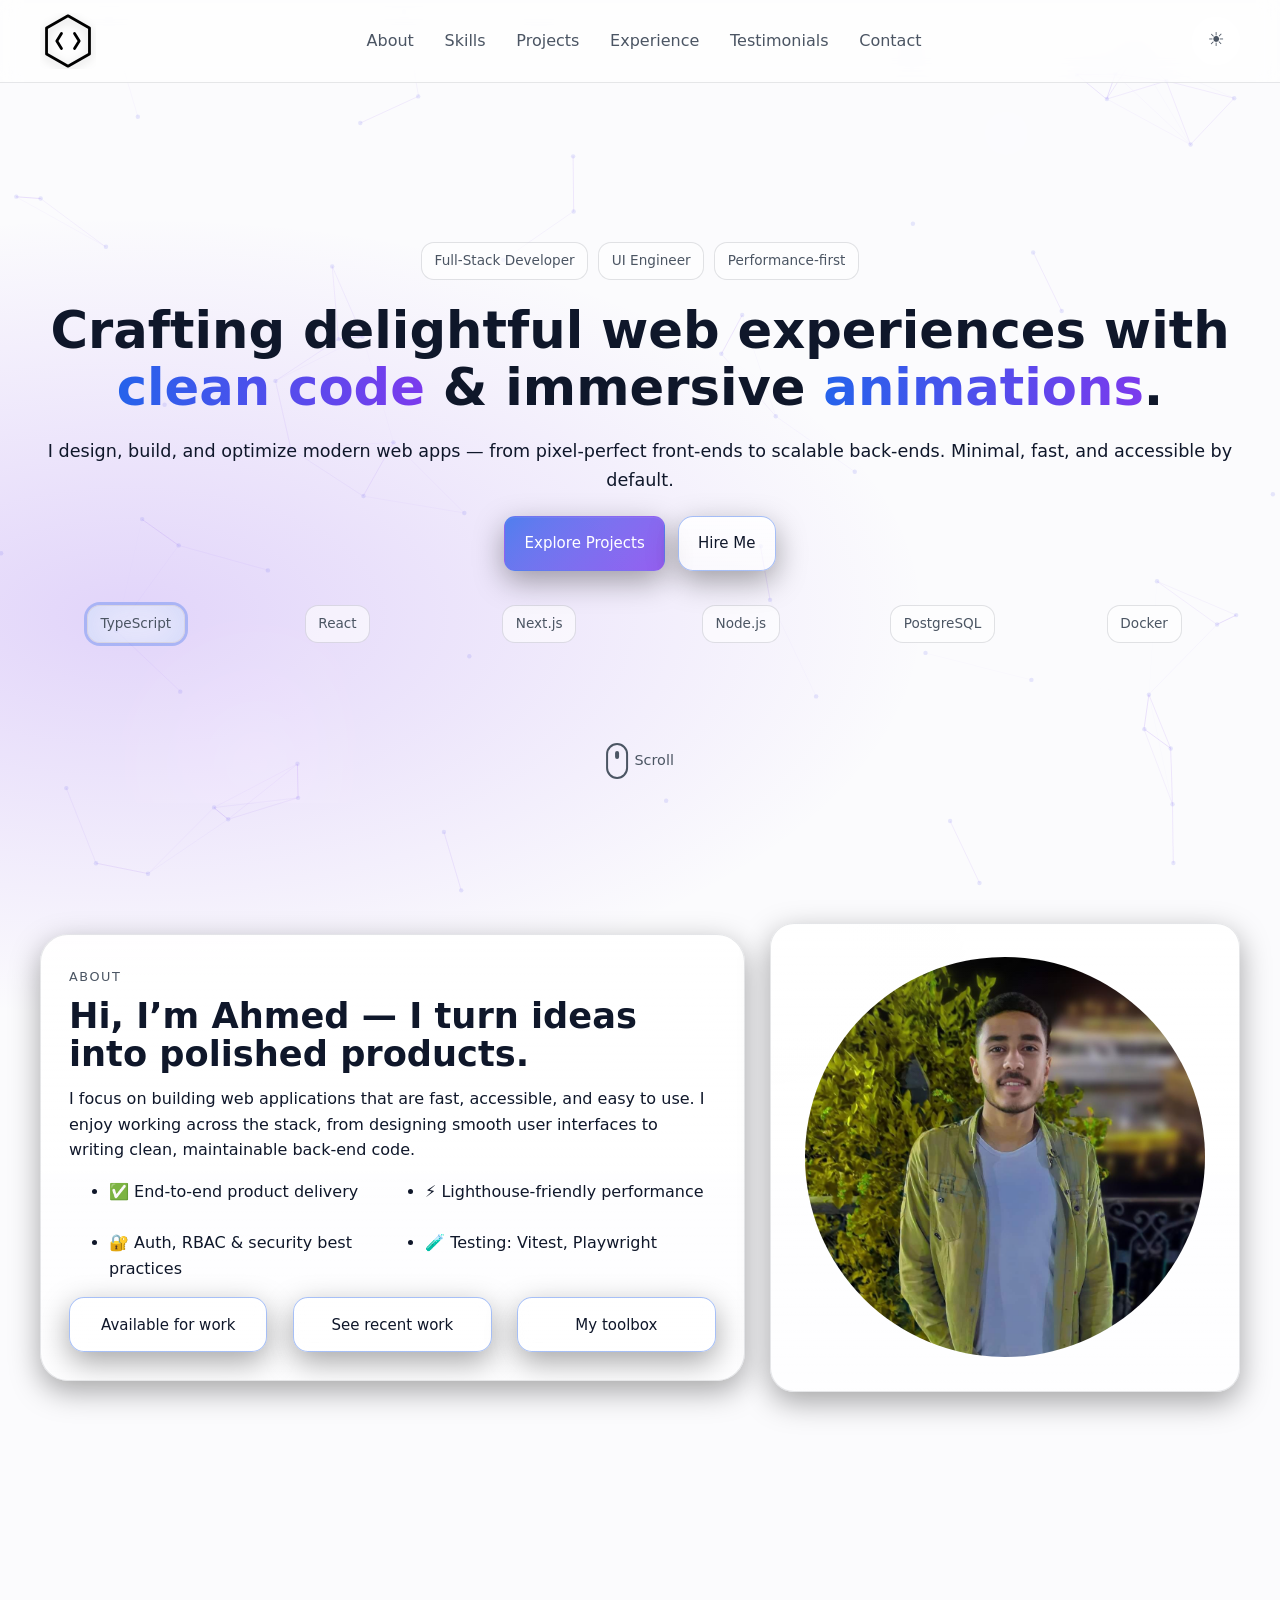
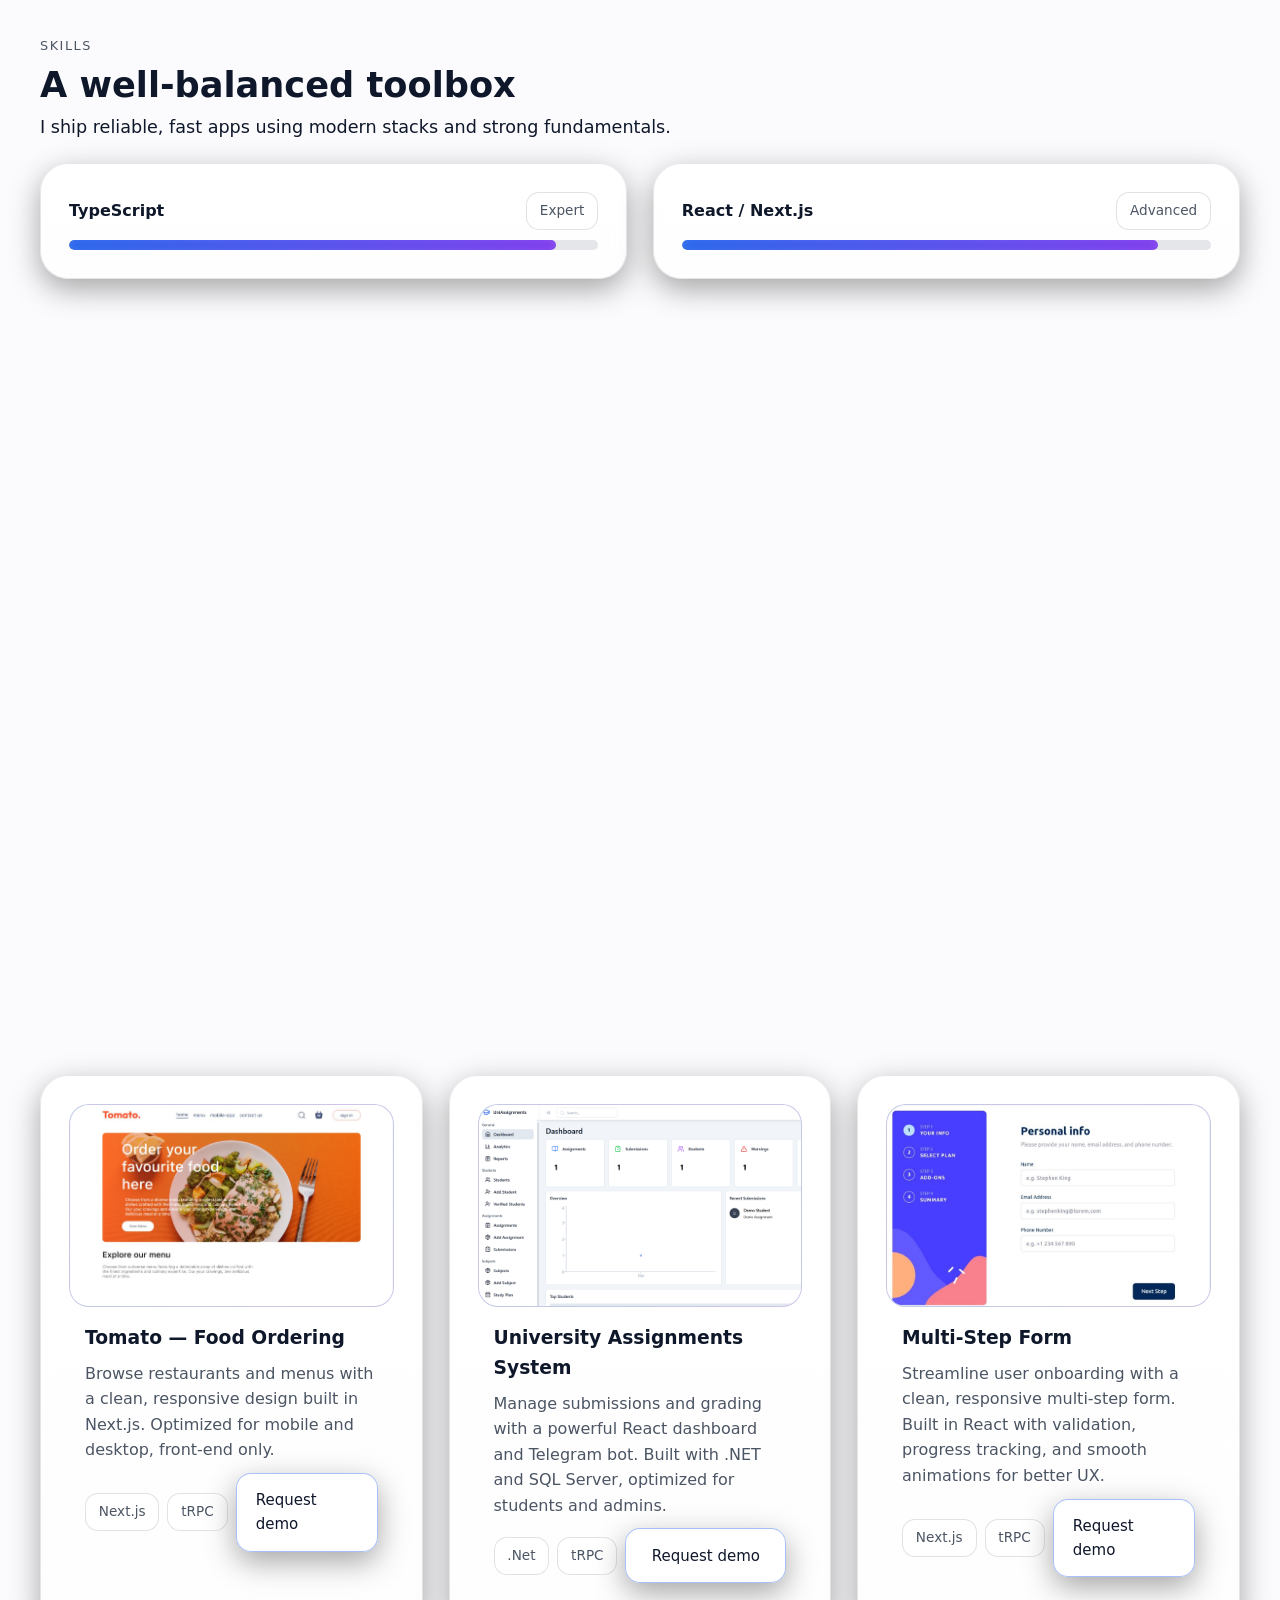
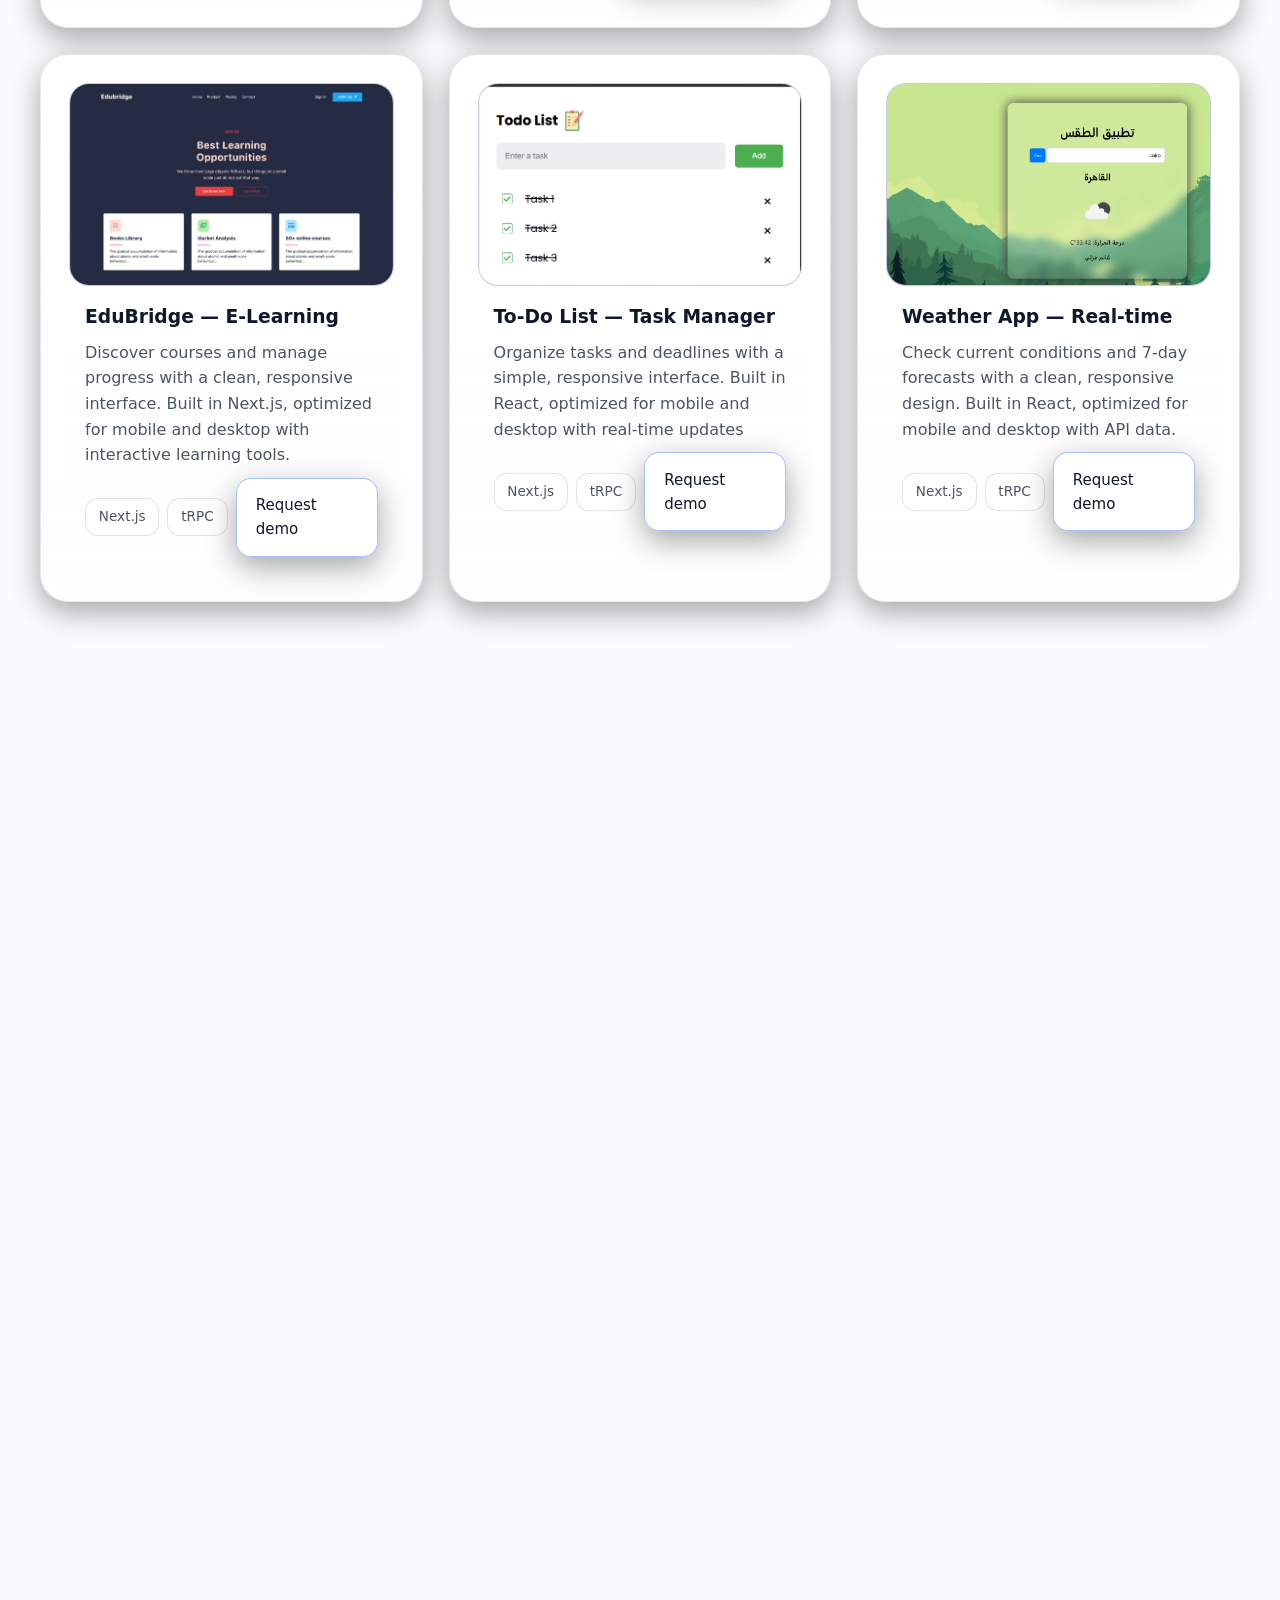
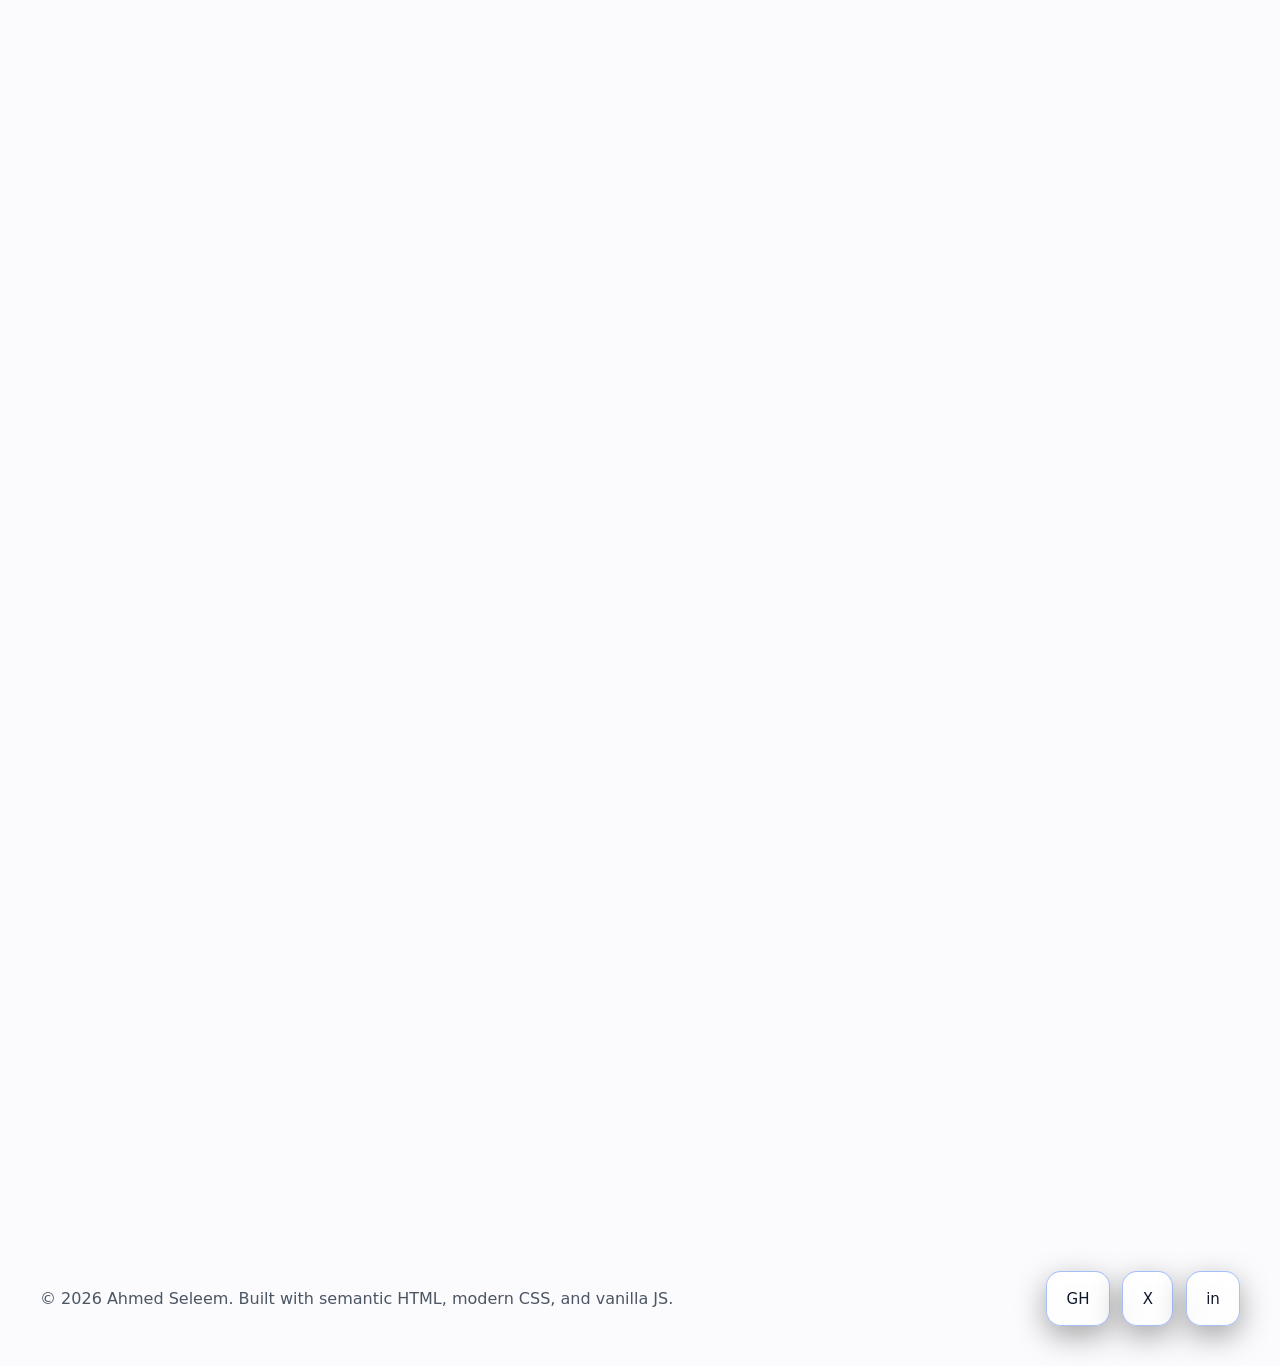
==== index.html @ 305758f2 "rename main file to index.html" ====
<!DOCTYPE html>
<html lang="en">
  <head>
    <meta charset="utf-8" />
    <meta name="viewport" content="width=device-width, initial-scale=1" />
    <title>Ahmed Seleem — Full‑Stack Web Developer</title>
    <meta
      name="description"
      content="Ultra‑modern, elegant, animated portfolio for a full‑stack web developer. Responsive, accessible, and packed with delightful animations."
    />
    <link rel="stylesheet" href="style.css" />
    <meta name="color-scheme" content="light dark" />
  </head>
  <body>
    <!-- Canvas Particles Background -->
    <canvas
      id="bg-canvas"
      aria-hidden="true"
      style="
        position: fixed;
        inset: 0;
        z-index: -1;
        block-size: 100vh;
        inline-size: 100vw;
      "
    ></canvas>

<header class="site-header" id="siteHeader">
  <div class="container nav">
    <!-- Brand (logo only, no text) -->
    <a href="#home" class="brand" aria-label="Home">
      <!-- Inline SVG logo: hexagon + </> -->
      <svg viewBox="0 0 120 120" class="logo" role="img" aria-hidden="false" focusable="false">
        <defs>
          <linearGradient id="logoGrad" x1="0%" x2="100%">
            <stop offset="0%" stop-color="var(--logo-accent-1)" />
            <stop offset="100%" stop-color="var(--logo-accent-2)" />
          </linearGradient>
          <filter id="logoShadow" x="-50%" y="-50%" width="200%" height="200%">
            <feDropShadow dx="0" dy="6" stdDeviation="10" flood-color="rgba(0,0,0,0.18)" />
          </filter>
        </defs>

        <!-- Hexagon -->
        <polygon
          points="60,6 106,32 106,88 60,114 14,88 14,32"
          fill="none"
          stroke="url(#logoGrad)"
          stroke-width="6"
          stroke-linejoin="round"
          filter="url(#logoShadow)"
          class="logo-hex"
        />

        <!-- Left chevron '<' -->
        <polyline
          points="46,44 36,60 46,76"
          fill="none"
          stroke="url(#logoGrad)"
          stroke-width="6"
          stroke-linecap="round"
          stroke-linejoin="round"
          class="logo-chevron"
        />

        <!-- Right chevron '>' -->
        <polyline
          points="74,44 84,60 74,76"
          fill="none"
          stroke="url(#logoGrad)"
          stroke-width="6"
          stroke-linecap="round"
          stroke-linejoin="round"
          class="logo-chevron"
        />
      </svg>
    </a>
        <nav aria-label="Primary">
          <a href="#about">About</a>
          <a href="#skills">Skills</a>
          <a href="#projects">Projects</a>
          <a href="#experience">Experience</a>
          <a href="#testimonials">Testimonials</a>
          <a href="#contact">Contact</a>
        </nav>
        <button
          class="theme-toggle"
          id="themeToggle"
          aria-label="Toggle theme"
          title="Toggle theme"
        >
          <span class="icon sun">☀️</span>
          <span class="icon moon">🌙</span>
        </button>
      </div>
    </header>
    <!-- MOBILE HEADER -->
    <header class="mobile-header">
      <a href="#home" class="brand" aria-label="Home">
      <!-- Inline SVG logo: hexagon + </> -->
      <svg viewBox="0 0 120 120" class="logo" role="img" aria-hidden="false" focusable="false">
        <defs>
          <linearGradient id="logoGrad" x1="0%" x2="100%">
            <stop offset="0%" stop-color="var(--logo-accent-1)" />
            <stop offset="100%" stop-color="var(--logo-accent-2)" />
          </linearGradient>
          <filter id="logoShadow" x="-50%" y="-50%" width="200%" height="200%">
            <feDropShadow dx="0" dy="6" stdDeviation="10" flood-color="rgba(0,0,0,0.18)" />
          </filter>
        </defs>

        <!-- Hexagon -->
        <polygon
          points="60,6 106,32 106,88 60,114 14,88 14,32"
          fill="none"
          stroke="url(#logoGrad)"
          stroke-width="6"
          stroke-linejoin="round"
          filter="url(#logoShadow)"
          class="logo-hex"
        />

        <!-- Left chevron '<' -->
        <polyline
          points="46,44 36,60 46,76"
          fill="none"
          stroke="url(#logoGrad)"
          stroke-width="6"
          stroke-linecap="round"
          stroke-linejoin="round"
          class="logo-chevron"
        />

        <!-- Right chevron '>' -->
        <polyline
          points="74,44 84,60 74,76"
          fill="none"
          stroke="url(#logoGrad)"
          stroke-width="6"
          stroke-linecap="round"
          stroke-linejoin="round"
          class="logo-chevron"
        />
      </svg>
    </a>
      <div class="hamburger" id="hamburger">
        <span></span>
        <span></span>
        <span></span>
      </div>
    </header>

    <!-- MOBILE MENU -->
    <nav class="mobile-menu" id="mobileMenu">
      <a href="#hero">Home</a>
      <a href="#experience">Experience</a>
      <a href="#projects">Projects</a>
      <a href="#testimonials">Testimonials</a>
      <a href="#contact">Contact</a>
    </nav>

    <main id="home">
      <!-- HERO -->
      <section class="hero section">
        <div class="blob one"></div>
        <div class="blob two"></div>

        <div class="container hero-inner reveal" data-anim>
          <div class="badge-row">
            <span class="chip">Full‑Stack Developer</span>
            <span class="chip">UI Engineer</span>
            <span class="chip">Performance‑first</span>
          </div>
          <h1 class="title">
            Crafting delightful web experiences with
            <span class="gradient-text">clean code</span> & immersive
            <span class="gradient-text">animations</span>.
          </h1>
          <p class="lead">
            I design, build, and optimize modern web apps — from pixel‑perfect
            front‑ends to scalable back‑ends. Minimal, fast, and accessible by
            default.
          </p>
          <div class="cta-row">
            <a class="btn primary" href="#projects">Explore Projects</a>
            <a class="btn" href="#contact">Hire Me</a>
          </div>
          <div
            class="grid"
            style="
              grid-template-columns: repeat(6, 1fr);
              gap: 10px;
              margin-top: 12px;
              place-items: center;
            "
          >
            <span class="chip glow">TypeScript</span>
            <span class="chip">React</span>
            <span class="chip">Next.js</span>
            <span class="chip">Node.js</span>
            <span class="chip">PostgreSQL</span>
            <span class="chip">Docker</span>
          </div>
        </div>
        <div class="scroll-indicator" aria-hidden="true">
          <span class="mouse"><span class="wheel"></span></span> Scroll
        </div>
      </section>

      <!-- ABOUT -->
      <section id="about" class="section">
        <div class="container about reveal" data-anim>
          <div class="panel card shine">
            <span class="subtitle">About</span>
            <h2
              class="title"
              style="font-size: clamp(1.6rem, 5vw, 2.2rem); margin-top: 8px"
            >
              Hi, I’m Ahmed — I turn ideas into polished products.
            </h2>
            <p style="margin-top: 12px">
              I focus on building web applications that are fast, accessible,
              and easy to use. I enjoy working across the stack, from designing
              smooth user interfaces to writing clean, maintainable back-end
              code.
            </p>
            <ul
              class="grid"
              style="margin-top: 16px; grid-template-columns: repeat(2, 1fr)"
            >
              <li>✅ End‑to‑end product delivery</li>
              <li>⚡ Lighthouse‑friendly performance</li>
              <li>🔐 Auth, RBAC & security best practices</li>
              <li>🧪 Testing: Vitest, Playwright</li>
            </ul>
            <div
              class="grid"
              style="margin-top: 16px; grid-template-columns: repeat(3, 1fr)"
            >
              <a class="btn" href="#contact">Available for work</a>
              <a class="btn" href="#projects">See recent work</a>
              <a class="btn" href="#skills">My toolbox</a>
            </div>
          </div>
          <div class="avatar card" aria-label="Portrait placeholder">
            <img class="my-photo"
              src="./FB_IMG_1731688608148.jpg"
              alt="My Photo"
              width="400"
              height="400"
              style="border-radius: 50%; object-fit: cover"
            />
          </div>
        </div>
      </section>

      <!-- SKILLS -->
      <section id="skills" class="section">
        <div class="container">
          <div class="reveal" data-anim>
            <span class="subtitle">Skills</span>
            <h2
              class="title"
              style="font-size: clamp(1.6rem, 5vw, 2.2rem); margin-top: 8px"
            >
              A well‑balanced toolbox
            </h2>
            <p class="lead" style="margin-top: 8px">
              I ship reliable, fast apps using modern stacks and strong
              fundamentals.
            </p>
          </div>
          <div class="skills" style="margin-top: 22px">
            <div class="skill card panel reveal" data-anim>
              <div
                class="grid"
                style="grid-template-columns: 1fr auto; align-items: center"
              >
                <strong>TypeScript</strong>
                <span class="chip">Expert</span>
              </div>
              <div class="meter" style="margin-top: 10px">
                <span data-meter="92"></span>
              </div>
            </div>
            <div class="skill card panel reveal" data-anim>
              <div
                class="grid"
                style="grid-template-columns: 1fr auto; align-items: center"
              >
                <strong>React / Next.js</strong>
                <span class="chip">Advanced</span>
              </div>
              <div class="meter" style="margin-top: 10px">
                <span data-meter="90"></span>
              </div>
            </div>
            <div class="skill card panel reveal" data-anim>
              <div
                class="grid"
                style="grid-template-columns: 1fr auto; align-items: center"
              >
                <strong>Node.js / Express</strong>
                <span class="chip">Advanced</span>
              </div>
              <div class="meter" style="margin-top: 10px">
                <span data-meter="88"></span>
              </div>
            </div>
            <div class="skill card panel reveal" data-anim>
              <div
                class="grid"
                style="grid-template-columns: 1fr auto; align-items: center"
              >
                <strong>PostgreSQL / Prisma</strong>
                <span class="chip">Advanced</span>
              </div>
              <div class="meter" style="margin-top: 10px">
                <span data-meter="84"></span>
              </div>
            </div>
            <div class="skill card panel reveal" data-anim>
              <div
                class="grid"
                style="grid-template-columns: 1fr auto; align-items: center"
              >
                <strong>Testing (Vitest, Playwright)</strong>
                <span class="chip">Strong</span>
              </div>
              <div class="meter" style="margin-top: 10px">
                <span data-meter="80"></span>
              </div>
            </div>
            <div class="skill card panel reveal" data-anim>
              <div
                class="grid"
                style="grid-template-columns: 1fr auto; align-items: center"
              >
                <strong>CI/CD (Docker, GitHub Actions)</strong>
                <span class="chip">Strong</span>
              </div>
              <div class="meter" style="margin-top: 10px">
                <span data-meter="78"></span>
              </div>
            </div>
            <div class="skill card panel reveal" data-anim>
              <div
                class="grid"
                style="grid-template-columns: 1fr auto; align-items: center"
              >
                <strong>GraphQL / tRPC</strong>
                <span class="chip">Strong</span>
              </div>
              <div class="meter" style="margin-top: 10px">
                <span data-meter="88"></span>
              </div>

              
          </div>
            <div class="skill card panel reveal" data-anim>
              <div
                class="grid"
                style="grid-template-columns: 1fr auto; align-items: center"
              >
                <strong>Tailwind CSS</strong>
                <span class="chip">Advanced</span>
              </div>
              <div class="meter" style="margin-top: 10px">
                <span data-meter="88"></span>
              </div>

              
          </div>
          
          
        </div>
      </section>
<!-- PROJECTS -->
<section id="projects" class="section">
  <div class="container">
    <div class="reveal" data-anim>
      <span class="subtitle">Projects</span>
      <h2 class="title" style="font-size: clamp(1.6rem, 5vw, 2.2rem); margin-top: 8px">
        Selected work
      </h2>
      <p class="lead" style="margin-top: 8px">
        A snapshot of products I've built — from dashboards to real‑time apps.
      </p>
    </div>

    <div class="projects" style="margin-top: 22px">
      <!-- Repeated Project Card (copy of the last one) -->
      <article class="project card shine panel reveal tilt" data-anim>
        <div class="cover" role="img" aria-label="Analytics dashboard">
          <img
            src="./imgProjects/food/download.png"
            alt="Decorative graphic"
            width="800"
            height="500"
            style="max-width: 100%; height: auto"
          />
        </div>
        <div class="overlay"></div>
        <div style="padding: 16px; position: relative; z-index: 1">
          <h3>Tomato — Food Ordering </h3>
          <p style="color: var(--muted)">
            Browse restaurants and menus with a clean, responsive design built in Next.js. Optimized for mobile and desktop, front-end only.
          </p>
          <div
            class="grid"
            style="
              grid-template-columns: auto auto 1fr;
              align-items: center;
              gap: 0.5rem;
              margin-top: 10px;
            "
          >
            <span class="chip">Next.js</span>
            <span class="chip">tRPC</span>
            <a class="btn" href="https://tomato-v1.vercel.app/" target="_blank">Request demo</a>
          </div>
        </div>
      </article>

      <article class="project card shine panel reveal tilt" data-anim>
        <div class="cover" role="img" aria-label="Analytics dashboard">
          <img
            src="./imgProjects/university-assignments/Screenshot 2025-09-10 094725.png"
            alt="Decorative graphic"
            width="800"
            height="500"
            style="max-width: 120%; height: auto"
          />
        </div>
        <div class="overlay"></div>
        <div style="padding: 16px; position: relative; z-index: 1">
          <h3>University Assignments System</h3>
          <p style="color: var(--muted)">
            
            Manage submissions and grading with a powerful React dashboard and Telegram bot. Built with .NET and SQL Server, optimized for students and admins. 
          </p>
          <div
            class="grid"
            style="
              grid-template-columns: auto auto 1fr;
              align-items: center;
              gap: 0.5rem;
              margin-top: 10px;
            "
          >
            <span class="chip">.Net</span>
            <span class="chip">tRPC</span>
            <a class="btn" href="https://university-assignments-9m27.vercel.app/" target="_blank">Request demo</a>
          </div>
        </div>
      </article>

     

      <article class="project card shine panel reveal tilt" data-anim>
        <div class="cover" role="img" aria-label="Analytics dashboard">
          <img
            src="./imgProjects/multi-step/preview.jpg"
            alt="Decorative graphic"
            width="800"
            height="500"
            style="max-width: 100%; height: auto"
          />
        </div>
        <div class="overlay"></div>
        <div style="padding: 16px; position: relative; z-index: 1">
          <h3>Multi-Step Form</h3>
          <p style="color: var(--muted)">
            
Streamline user onboarding with a clean, responsive multi-step form. Built in React with validation, progress tracking, and smooth animations for better UX.
          </p>
          <div
            class="grid"
            style="
              grid-template-columns: auto auto 1fr;
              align-items: center;
              gap: 0.5rem;
              margin-top: 10px;
            "
          >
            <span class="chip">Next.js</span>
            <span class="chip">tRPC</span>
            <a class="btn" href="https://ahmed12g4.github.io/Multi-step/" target="_blank">Request demo</a>
          </div>
        </div>
      </article>

       <article class="project card shine panel reveal tilt" data-anim>
        <div class="cover" role="img" aria-label="Analytics dashboard">
          <img
            src="./imgProjects/edubridge/download (1).png"
            alt="Decorative graphic"
            width="800"
            height="500"
            style="max-width: 100%; height: auto"
          />
        </div>
        <div class="overlay"></div>
        <div style="padding: 16px; position: relative; z-index: 1">
          <h3>EduBridge — E-Learning </h3>
          <p style="color: var(--muted)">
            
Discover courses and manage progress with a clean, responsive interface. Built in Next.js, optimized for mobile and desktop with interactive learning tools.
          </p>
          <div
            class="grid"
            style="
              grid-template-columns: auto auto 1fr;
              align-items: center;
              gap: 0.5rem;
              margin-top: 10px;
            "
          >
            <span class="chip">Next.js</span>
            <span class="chip">tRPC</span>
            <a class="btn" href="https://edubridge-edu-v1.vercel.app/" target="_blank">Request demo</a>
          </div>
        </div>
      </article>

      <article class="project card shine panel reveal tilt" data-anim>
        <div class="cover" role="img" aria-label="Analytics dashboard">
          <img
            src="./imgProjects/To-do/Screenshot 2025-08-04 202101.PNG"
            alt="Decorative graphic"
            width="800"
            height="500"
            style="max-width: 100%; height: auto"
          />
        </div>
        <div class="overlay"></div>
        <div style="padding: 16px; position: relative; z-index: 1">
          <h3>To-Do List — Task Manager</h3>
          <p style="color: var(--muted)">
            
Organize tasks and deadlines with a simple, responsive interface. Built in React, optimized for mobile and desktop with real-time updates
          </p>
          <div
            class="grid"
            style="
              grid-template-columns: auto auto 1fr;
              align-items: center;
              gap: 0.5rem;
              margin-top: 10px;
            "
          >
            <span class="chip">Next.js</span>
            <span class="chip">tRPC</span>
            <a class="btn" href="https://ahmed12g4.github.io/To---Do-list/" target="_blank">Request demo</a>
          </div>
        </div>
      </article>

      <article class="project card shine panel reveal tilt" data-anim>
        <div class="cover" role="img" aria-label="Analytics dashboard">
          <img
            src="./imgProjects/weather-app/Screenshot 2025-08-04 201510.PNG"
            alt="Decorative graphic"
            width="900"
            height="600"
            style="max-width: 130%; height: auto"
          />
        </div>
        <div class="overlay"></div>
        <div style="padding: 16px; position: relative; z-index: 1">
          <h3>Weather App — Real-time </h3>
          <p style="color: var(--muted)">
            
Check current conditions and 7-day forecasts with a clean, responsive design. Built in React, optimized for mobile and desktop with API data.
          </p>
          <div
            class="grid"
            style="
              grid-template-columns: auto auto 1fr;
              align-items: center;
              gap: 0.5rem;
              margin-top: 10px;
            "
          >
            <span class="chip">Next.js</span>
            <span class="chip">tRPC</span>
            <a class="btn" href="https://ahmed12g4.github.io/Coming-Soon-challenge/" target="_blank">Request demo</a>
          </div>
        </div>
      </article>

    </div>
  </div>
</section>

      <!-- EXPERIENCE -->
      <section id="experience" class="section">
        <div class="container">
          <div class="reveal" data-anim>
            <span class="subtitle">Experience</span>
            <h2
              class="title"
              style="font-size: clamp(1.6rem, 5vw, 2.2rem); margin-top: 8px"
            >
              Where I've contributed
            </h2>
          </div>
          <div
            class="grid"
            style="
              margin-top: 20px;
              grid-template-columns: 1.1fr 0.9fr;
              align-items: start;
              gap: var(--grid-gap);
            "
          >
            <div class="card panel reveal" data-anim>
              <div class="timeline">
                <div class="time-item">
                  <h3>Lead Front‑End Engineer · NovaTech</h3>
                  <p class="chip" style="margin: 0.4rem 0">2022 — Present</p>
                  <p>
                    Worked on improving UI performance and maintaining a reusable component system.
                  </p>
                </div>
                <div class="time-item">
                  <h3>Full‑Stack Developer · Orbit Labs</h3>
                  <p class="chip" style="margin: 0.4rem 0">2023 — Present</p>
                  <p>
                    Built micro‑services with robust CI/CD and observability.
                    Paginated APIs that scale.
                  </p>
                </div>
                <div class="time-item">
                  <h3>Front‑End Developer · Freelance</h3>
                  <p class="chip" style="margin: 0.4rem 0">2022 — Present</p>
                  <p>
                    Shipped dozens of websites and SPAs for startups and
                    agencies worldwide.
                  </p>
                </div>
              </div>
            </div>

            <div class="grid" style="gap: var(--grid-gap)">
              <div class="stats reveal" data-anim>
                <div class="stat card">
                  <div class="num" data-counter="120">0</div>
                  <div class="subtitle" style="margin-top: 6px">
                    Projects delivered
                  </div>
                </div>
                <div class="stat card">
                  <div class="num" data-counter="98">0</div>
                  <div class="subtitle" style="margin-top: 6px">
                    Performance score (avg)
                  </div>
                </div>
                <div class="stat card">
                  <div class="num" data-counter="24">0</div>
                  <div class="subtitle" style="margin-top: 6px">
                    Happy clients
                  </div>
                </div>
                <div class="stat card">
                  <div class="num" data-counter="3">0</div>
                  <div class="subtitle" style="margin-top: 6px">
                    Years experience
                  </div>
                </div>
              </div>

              <div class="panel card reveal" data-anim>
                <h3 style="margin-bottom: 8px">Services</h3>
                <ul class="grid" style="grid-template-columns: repeat(2, 1fr)">
                  <li>Design systems</li>
                  <li>SPA / SSR apps</li>
                  <li>API design</li>
                  <li>Performance audits</li>
                </ul>
              </div>
            </div>
          </div>
        </div>
      </section>

      <!-- TESTIMONIALS -->
      <section id="testimonials" class="section">
        <div class="container">
          <div class="reveal" data-anim>
            <span class="subtitle">Testimonials</span>
            <h2
              class="title"
              style="font-size: clamp(1.6rem, 5vw, 2.2rem); margin-top: 8px"
            >
              Nice things clients say
            </h2>
          </div>

          <div
            class="slider card panel reveal"
            data-anim
            style="margin-top: 16px"
          >
            <div class="slides" id="slides">
              <article class="slide">
                <p class="lead">
                  “Ahmed transformed our dashboard into a fast, elegant
                  experience. Conversion went up 18%.”
                </p>
                <p class="chip-1" style="margin-top: 8px">
                  — Lena · Product Lead @ NovaTech
                </p>
              </article>
              <article class="slide">
                <p class="lead">
                  “Top‑notch engineering and design sense. Clean codebase and
                  great documentation.”
                </p>
                <p class="chip-1"  style="margin-top: 8px">
                  — Omar · CTO @ Orbit Labs
                </p>
              </article>
              <article class="slide">
                <p class="lead">
                  “Great communication and rapid iterations. We shipped ahead of
                  schedule.”
                </p>
                <p class="chip-1" style="margin-top: 8px">
                  — Sara · Founder @ Bloom
                </p>
              </article>
            </div>
            <button class="slider-btn prev" aria-label="Previous" id="prev">
              ◀
            </button>
            <button class="slider-btn next" aria-label="Next" id="next">
              ▶
            </button>
          </div>
        </div>
      </section>

      <!-- CONTACT -->
      <section id="contact" class="section">
        <div class="container">
          <div class="reveal" data-anim>
            <span class="subtitle">Contact</span>
            <h2
              class="title"
              style="font-size: clamp(1.6rem, 5vw, 2.2rem); margin-top: 8px"
            >
              Let’s build something great
            </h2>
          </div>

          <div
            class="grid"
            style="
              margin-top: 20px;
              grid-template-columns: 1fr 0.9fr;
              gap: var(--grid-gap);
            "
          >
            <form
              class="card panel reveal"
              data-anim
              onsubmit="event.preventDefault(); alert('Thanks! I will get back to you shortly.'); this.reset();"
            >
              <div
                class="grid"
                style="grid-template-columns: 1fr 1fr; gap: 12px"
              >
                <div>
                  <label for="name" class="subtitle">Name</label>
                  <input
                    id="name"
                    name="name"
                    required
                    placeholder="Your name"
                    style="
                      margin-top: 6px;
                      width: 100%;
                      padding: 0.8rem 1rem;
                      border-radius: 12px;
                      border: 1px solid
                        color-mix(in oklab, var(--text) 12%, transparent);
                      background: color-mix(
                        in oklab,
                        var(--panel) 90%,
                        transparent
                      );
                      color: var(--text);
                    "
                  />
                </div>
                <div>
                  <label for="email" class="subtitle">Email</label>
                  <input
                    id="email"
                    type="email"
                    required
                    placeholder="you@example.com"
                    style="
                      margin-top: 6px;
                      width: 100%;
                      padding: 0.8rem 1rem;
                      border-radius: 12px;
                      border: 1px solid
                        color-mix(in oklab, var(--text) 12%, transparent);
                      background: color-mix(
                        in oklab,
                        var(--panel) 90%,
                        transparent
                      );
                      color: var(--text);
                    "
                  />
                </div>
              </div>
              <div style="margin-top: 12px">
                <label for="message" class="subtitle">Message</label>
                <textarea
                  id="message"
                  rows="5"
                  required
                  placeholder="Tell me about your project"
                  style="
                    margin-top: 6px;
                    width: 100%;
                    padding: 0.8rem 1rem;
                    border-radius: 12px;
                    border: 1px solid
                      color-mix(in oklab, var(--text) 12%, transparent);
                    background: color-mix(
                      in oklab,
                      var(--panel) 90%,
                      transparent
                    );
                    color: var(--text);
                  "
                ></textarea>
              </div>
              <div
                style="
                  margin-top: 12px;
                  display: flex;
                  gap: 10px;
                  align-items: center;
                  justify-content: space-between;
                "
              >
                <div class="chip">Avg response: ~1 business day</div>
                <button class="btn primary" type="submit">Send Message</button>
              </div>
            </form>

            <aside class="card panel reveal" data-anim>
              <h3>Quick links</h3>
              <ul style="margin-top: 10px; line-height: 1.9">
                <li>
                  🟢  
                  <a href="Whatsapp"
                    >01201225850</a
                  >
                </li>
                <li>
                  📧
                  <a href="ahmedalaaseleem989@gmail.com"
                    >ahmedalaaseleem989@gmail.com</a
                  >
                </li>
                <li>🐙 <a href="https://github.com/ahmed12g4">github.com/ahmedseleem</a></li>
                <li>💼 <a href="https://www.linkedin.com/in/ahmed-seleem-6337b4333/">linkedin.com/in/ahmedseleem</a></li>
                <li>📍 Cairo, Egypt · Remote friendly</li>
              </ul>
              <div
                class="grid"
                style="margin-top: 12px; grid-template-columns: repeat(3, 1fr)"
              >
                <span class="chip">Available</span>
                <span class="chip">UTC+2 / UTC+3</span>
                <span class="chip">English · Arabic</span>
              </div>
            </aside>
          </div>
        </div>
      </section>
    </main>

    <footer class="container">
      <div
        class="grid"
        style="
          grid-template-columns: 1fr auto;
          align-items: center;
          gap: var(--grid-gap);
        "
      >
        <p>
          © <span id="year"></span> Ahmed Seleem. Built with semantic HTML,
          modern CSS, and vanilla JS.
        </p>
        <div class="socials">
          <a class="btn" href="https://github.com/ahmed12g4" aria-label="GitHub">GH</a>
          <a class="btn" href="#" aria-label="Twitter">X</a>
          <a class="btn" href="https://www.linkedin.com/in/ahmed-seleem-6337b4333/" aria-label="LinkedIn">in</a>
        </div>
      </div>
    </footer>

    <a
      href="#home"
      class="btn back-to-top"
      id="backToTop"
      aria-label="Back to top"
      >↑</a
    >

    <script src="script.js"></script>
  </body>
</html>
---- style.css ----
/* ========= CSS RESET ========= */
*,
*::before,
*::after {
  box-sizing: border-box;
}
* {
  margin: 0;
}
html:focus-within {
  scroll-behavior: smooth;
}
body {
  min-height: 100vh;
  text-rendering: optimizeLegibility;
  -webkit-font-smoothing: antialiased;
}
img,
picture,
svg,
video,
canvas {
  display: block;
  max-width: 100%;
}
input,
button,
textarea,
select {
  font: inherit;
}
:root {
  --bg: #0b0f14;
  --panel: #0f1520;
  --panel-glass: color-mix(in oklab, var(--panel) 60%, transparent);
  --text: #e6edf6;
  --muted: #9db2cf;
  --brand: #6ae3ff; /* accent */
  --brand-2: #8b5cf6; /* secondary */
  --ok: #22c55e;
  --warn: #f59e0b;
  --danger: #ef4444;
  --shadow: 0 10px 30px rgba(0, 0, 0, 0.35);
  --radius: 20px;
  --radius-lg: 28px;
  --grid-gap: clamp(16px, 2vw, 28px);
  --font-sans: ui-sans-serif, system-ui, -apple-system, Segoe UI, Roboto,
    "Helvetica Neue", Arial, "Apple Color Emoji", "Segoe UI Emoji";
  --font-mono: ui-monospace, SFMono-Regular, Menlo, Monaco, Consolas,
    "Liberation Mono", "Courier New", monospace;
  --maxw: 1200px;
}
@media (prefers-color-scheme: light) {
  :root {
    --bg: #fbfbfd;
    --panel: #ffffff;
    --panel-glass: rgba(255, 255, 255, 0.6);
    --text: #0f172a;
    --muted: #4b5563;
    --brand: #2563eb;
    --brand-2: #7c3aed;
  }
}
[data-theme="light"] {
  --bg: #fbfbfd;
  --panel: #ffffff;
  --panel-glass: rgba(255, 255, 255, 0.6);
  --text: #0f172a;
  --muted: #4b5563;
  --brand: #2563eb;
  --brand-2: #7c3aed;
}

body {
  background: radial-gradient(
      1200px 600px at 80% -10%,
      color-mix(in oklab, var(--brand) 15%, transparent),
      transparent
    ),
    radial-gradient(
      800px 400px at 10% 10%,
      color-mix(in oklab, var(--brand-2) 20%, transparent),
      transparent
    ),
    var(--bg);
  color: var(--text);
  font-family: var(--font-sans);
  line-height: 1.6;
}

/* ========= Utilities ========= */
.container {
  width: min(100% - 32px, var(--maxw));
  margin-inline: auto;
}
.grid {
  display: grid;
  gap: var(--grid-gap);
}
.btn {
  display: flex;
  align-items: center;
  justify-content: center;
  font-size: 15px;
  gap: 0.6rem;
  padding: 0.9rem 1.2rem;
  border-radius: 15px;
  border: 1px solid color-mix(in oklab, var(--brand) 40%, transparent);
  background: linear-gradient(
    180deg,
    color-mix(in oklab, var(--panel) 86%, transparent),
    color-mix(in oklab, var(--panel) 60%, transparent)
  );
  color: var(--text);
  text-decoration: none;
  box-shadow: 0 1px 0 rgba(255, 255, 255, 0.06) inset, var(--shadow);
  backdrop-filter: blur(8px);
  transform: translateZ(0);
  transition: transform 0.2s ease, filter 0.2s ease, background 0.3s ease,
    border-color 0.3s ease;
}
.btn:hover {
  transform: translateY(-2px);
  filter: brightness(1.05);
}
.btn.primary {
  background: linear-gradient(
    135deg,
    color-mix(in oklab, var(--brand) 80%, #fff 0%),
    color-mix(in oklab, var(--brand-2) 80%, #fff 0%)
  );
  color: #fff;
  border-color: transparent;
  cursor: pointer;
  border-radius: 11px;
}
.chip {
  display: inline-flex;
  align-items: center;
  gap: 0.5rem;
  padding: 0.45rem 0.8rem;
  border-radius: 13px;
  background: color-mix(in oklab, var(--panel) 60%, transparent);
  border: 1px solid color-mix(in oklab, var(--text) 12%, transparent);
  font-size: 0.85rem;
  color: var(--muted);
}
.card {
  background: linear-gradient(
    180deg,
    color-mix(in oklab, var(--panel) 92%, transparent),
    color-mix(in oklab, var(--panel) 70%, transparent)
  );
  border: 1px solid color-mix(in oklab, var(--text) 10%, transparent);
  border-radius: var(--radius-lg);
  box-shadow: var(--shadow);
  backdrop-filter: blur(10px);
}
.section {
  padding: clamp(64px, 10vw, 120px) 0;
  position: relative;
}
.subtitle {
  color: var(--muted);
  letter-spacing: 0.12em;
  text-transform: uppercase;
  font-size: 0.8rem;
}
.title {
  font-size: clamp(2rem, 6vw, 3.2rem);
  line-height: 1.1;
  font-weight: 800;
}
.lead {
  font-size: clamp(1.05rem, 2.2vw, 1.25rem);
  color: color-mix(in oklab, var(--text) 80%, #777);
}
.gradient-text {
  background: linear-gradient(90deg, var(--brand), var(--brand-2));
  -webkit-background-clip: text;
  background-clip: text;
  color: transparent;
}

/* ========= Header / Nav ========= */
header.site-header {
  position: sticky;
  top: 0;
  z-index: 50;
  backdrop-filter: blur(10px);
  background: color-mix(in oklab, var(--panel) 65%, transparent);
  border-bottom: 1px solid color-mix(in oklab, var(--text) 10%, transparent);
}
.nav {
  display: flex;
  align-items: center;
  justify-content: space-between;
  gap: 1rem;
  padding: 0.8rem 0;
}
.brand {
  display: flex;
  align-items: center;
  gap: 0.8rem;
  font-weight: 700;
  letter-spacing: 0.02em;
}
.brand img {
  width: 70px;
  height: 50px;
  filter: drop-shadow(
    0 6px 14px color-mix(in oklab, var(--brand) 30%, transparent)
  );
}
nav a {
  color: var(--muted);
  text-decoration: none;
  padding: 0.6rem 0.8rem;
  border-radius: 12px;
  transition: color 0.2s ease, background 0.2s ease, transform 0.2s ease;
}
nav a:hover {
  color: var(--text);
  background: color-mix(in oklab, var(--text) 6%, transparent);
  transform: translateY(-1px);
}
.theme-toggle {
  border: none;
  background: transparent;
  color: var(--muted);
  padding: 0.5rem 0.7rem;
  border-radius: 12px;
  cursor: pointer;
  transition: transform 0.2s ease, background 0.2s ease;
}
.theme-toggle:hover {
  background: color-mix(in oklab, var(--text) 6%, transparent);
  transform: translateY(-1px) rotate(-3deg);
}

/* ========= Hero ========= */
.hero {
  position: relative;
  min-height: 80vh;
  display: grid;
  place-items: center;
  overflow: hidden;
}
.hero-inner {
  display: grid;
  gap: 1.4rem;
  text-align: center;
  align-items: center;
}
.badge-row {
  display: flex;
  align-items: center;
  justify-content: center;
  gap: 0.6rem;
  flex-wrap: wrap;
}
.cta-row {
  display: flex;
  align-items: center;
  justify-content: center;
  gap: 0.8rem;
  flex-wrap: wrap;
}
.scroll-indicator {
  position: absolute;
  bottom: 24px;
  left: 50%;
  transform: translateX(-50%);
  font-size: 0.9rem;
  color: var(--muted);
  display: flex;
  align-items: center;
  gap: 0.4rem;
}
.scroll-indicator .mouse {
  width: 22px;
  height: 36px;
  border: 2px solid var(--muted);
  border-radius: 999px;
  position: relative;
}
.scroll-indicator .wheel {
  position: absolute;
  top: 6px;
  left: 50%;
  transform: translateX(-50%);
  width: 4px;
  height: 8px;
  border-radius: 2px;
  background: var(--muted);
  animation: wheel 1.6s ease-in-out infinite;
}
@keyframes wheel {
  0%,
  100% {
    transform: translate(-50%, 0);
  }
  50% {
    transform: translate(-50%, 8px);
  }
}

/* Floating deco blobs */
.blob {
  position: absolute;
  filter: blur(30px);
  opacity: 0.35;
  pointer-events: none;
  mix-blend-mode: screen;
}
.blob.one {
  width: 300px;
  height: 300px;
  background: radial-gradient(circle at 30% 30%, var(--brand), transparent 60%);
  top: -40px;
  right: 5%;
  animation: float 12s ease-in-out infinite;
}
.blob.two {
  width: 260px;
  height: 260px;
  background: radial-gradient(
    circle at 70% 70%,
    var(--brand-2),
    transparent 60%
  );
  bottom: -40px;
  left: 6%;
  animation: float 14s ease-in-out reverse infinite;
}
@keyframes float {
  0%,
  100% {
    transform: translateY(0);
  }
  50% {
    transform: translateY(16px);
  }
}

/* ========= Sections ========= */
.panel {
  padding: clamp(20px, 3vw, 28px);
  border-radius: var(--radius-lg);
}
.about {
  display: grid;
  grid-template-columns: 1.2fr 0.8fr;
  align-items: center;
  gap: var(--grid-gap);
}
@media (max-width: 900px) {
  .about {
    grid-template-columns: 1fr;
  }

  .grid .btn {
    display: flex;
    align-items: center;
    justify-content: center;
    margin: 1px;
    font-size: 10px;
    border-radius: 15px;
    padding: 10px;
  }
}
.avatar {
  aspect-ratio: 1 / 1;
  border-radius: 24px;
  background: linear-gradient(
    180deg,
    color-mix(in oklab, var(--panel) 92%, transparent),
    color-mix(in oklab, var(--panel) 70%, transparent)
  );
  border: 1px solid color-mix(in oklab, var(--text) 10%, transparent);
  display: grid;
  place-items: center;
  position: relative;
  overflow: hidden;
}
.avatar::after {
  content: " ";
  position: absolute;
  inset: 0;
  background: radial-gradient(
    400px 200px at -20% 0%,
    rgba(255, 255, 255, 0.08),
    transparent
  );
  pointer-events: none;
}

/* Skills */
.skills {
  display: grid;
  grid-template-columns: repeat(12, 1fr);
  gap: var(--grid-gap);
}
.skill {
  grid-column: span 6;
}
@media (max-width: 900px) {
  .skill {
    grid-column: span 12;
  }

  .my-photo {
    width: 350px;
    height: 350px;
  }
}
.meter {
  height: 10px;
  border-radius: 999px;
  background: color-mix(in oklab, var(--text) 10%, transparent);
  overflow: hidden;
}
.meter > span {
  display: block;
  height: 100%;
  width: 0;
  background: linear-gradient(90deg, var(--brand), var(--brand-2));
  border-radius: inherit;
  box-shadow: inset 0 0 8px rgba(255, 255, 255, 0.15);
  transition: width 1.4s cubic-bezier(0.2, 0.8, 0.2, 1);
}

/* Projects */
.projects {
  display: grid;
  grid-template-columns: repeat(12, 1fr);
  gap: var(--grid-gap);
  align-items: stretch; /* Makes all grid items (cards) the same height */
}

.project {
  grid-column: span 4;
  position: relative;
  overflow: hidden;
  display: flex; /* Enables Flexbox layout for the card's content */
  flex-direction: column; /* Stacks children vertically */
}

.project .content {
  padding: 16px;
  position: relative;
  z-index: 1;
  display: flex;
  flex-direction: column;
  flex-grow: 1; /* Allows this content area to grow and take up space */
}

.project h3 {
  /* ... your existing h3 style ... */
  margin-bottom: 8px; /* Adds space after the title */
}

.project p {
  /* ... your existing p style ... */
  flex-grow: 1; /* Allows the paragraph to grow, pushing other elements down */
}

.project .chips-btns {
  display: flex;
  flex-wrap: wrap;
  align-items: center;
  justify-content: flex-start;
  gap: 0.5rem;
  margin-top: 12px;
}

@media (max-width: 1100px) {
  .project {
    grid-column: span 6;
  }
}
@media (max-width: 700px) {
  .project {
    grid-column: span 12;
  }
}
.project .cover {
  aspect-ratio: 16/10;
  border-radius: var(--radius);
  background: linear-gradient(
    135deg,
    color-mix(in oklab, var(--brand) 20%, transparent),
    color-mix(in oklab, var(--brand-2) 20%, transparent)
  );
  border: 1px solid color-mix(in oklab, var(--text) 10%, transparent);
  overflow: hidden;
  transform: translateZ(0);
}
.project:hover .cover {
  filter: brightness(1.05);
}
.project .overlay {
  position: absolute;
  inset: 0;
  background: linear-gradient(0deg, rgba(0, 0, 0, 0.55), transparent 50%);
  opacity: 0;
  transition: opacity 0.25s ease;
  border-radius: var(--radius);
}
.project:hover .overlay {
  opacity: 1;
}

/* Timeline */
.timeline {
  position: relative;
  padding-left: 32px;
}
.timeline::before {
  content: "";
  position: absolute;
  left: 10px;
  top: 0;
  bottom: 0;
  width: 2px;
  background: color-mix(in oklab, var(--text) 20%, transparent);
}
.time-item {
  position: relative;
  margin-bottom: 22px;
}
.time-item::before {
  content: "";
  position: absolute;
  left: -24px;
  top: 0.5rem;
  width: 10px;
  height: 10px;
  border-radius: 999px;
  background: linear-gradient(90deg, var(--brand), var(--brand-2));
  box-shadow: 0 0 0 4px color-mix(in oklab, var(--text) 12%, transparent);
}

/* Counters */
.stats {
  display: grid;
  grid-template-columns: repeat(4, 1fr);
  gap: var(--grid-gap);
}
@media (max-width: 900px) {
  .stats {
    grid-template-columns: repeat(2, 1fr);
  }
}
@media (max-width: 520px) {
  .stats {
    grid-template-columns: 1fr;
  }
}
.stat {
  text-align: center;
  padding: 26px;
  border-radius: var(--radius-lg);
  border: 1px solid color-mix(in oklab, var(--text) 10%, transparent);
  background: linear-gradient(
    180deg,
    color-mix(in oklab, var(--panel) 92%, transparent),
    color-mix(in oklab, var(--panel) 70%, transparent)
  );
}
.stat .num {
  font-family: var(--font-mono);
  font-weight: 800;
  font-size: clamp(1.8rem, 5vw, 2.4rem);
}

/* Testimonials slider */
.slider {
  position: relative;
  overflow: hidden;
}

.slides {
  display: flex;
  gap: 1.5rem;
  transition: transform 0.6s cubic-bezier(0.22, 0.61, 0.36, 1);
  scroll-snap-type: x mandatory;
}

.slide {
  flex: 0 0 100%;
  scroll-snap-align: start;
  padding: 1.5rem;
  background: var(--panel);
  border-radius: 1rem;
  box-shadow: 0 8px 20px rgba(0, 0, 0, 0.08);
  transition: transform 0.3s ease, box-shadow 0.3s ease;
}

.slide:hover {
  transform: translateY(-4px);
  box-shadow: 0 12px 24px rgba(0, 0, 0, 0.12);
}

.lead {
  font-size: 1.1rem;
  color: var(--text);
}

.slider-btn {
  position: absolute;
  top: 50%;
  transform: translateY(-50%);
  border: none;
  background: rgba(255, 255, 255, 0.2);
  border: 1px solid rgba(0, 0, 0, 0.1);
  /* Adjusted padding for more space */
  padding: 0.8rem 1rem;
  border-radius: 12px;
  cursor: pointer;
  z-index: 10;
  transition: background 0.3s ease, filter 0.3s ease;
  /* Added color for icon/text inside */
  color: var(--text);
}

.slider-btn:hover {
  filter: brightness(1.2);
  background: rgba(255, 255, 255, 0.3);
}

.slider-btn.prev {
  left: 1rem;
}

.slider-btn.next {
  right: 1rem;
}

.chip-1 {
  display: inline-flex;
  align-items: center;
  gap: 0.5rem;
  padding: 0.45rem 0.8rem;
  border-radius: 999px;
  background: color-mix(in oklab, var(--panel) 60%, transparent);
  border: 1px solid color-mix(in oklab, var(--text) 12%, transparent);
  font-size: 0.85rem;
  color: var(--muted);
}

/* Dark mode support */
@media (prefers-color-scheme: dark) {
  .slide {
    background: #2a2a2a; /* A slightly lighter shade for better contrast */
    color: #f0f0f0;
  }
  .lead {
    color: #e0e0e0;
  }
  .chip {
    color: #aaa;
  }
  .slider-btn {
    background: rgba(255, 255, 255, 0.1);
    border-color: rgba(255, 255, 255, 0.2);
    color: #f0f0f0; /* Ensuring the button icon/text is visible */
  }
  .slider-btn:hover {
    background: rgba(255, 255, 255, 0.2); /* A more noticeable hover effect */
  }
}
/* Footer */
footer {
  padding: 40px 0;
  color: var(--muted);
}
.socials {
  display: flex;
  gap: 0.8rem;
}

/* ========= Scroll Animations ========= */
.reveal {
  opacity: 0;
  transform: translateY(16px) scale(0.98);
  filter: blur(4px);
}
.reveal.in-view {
  opacity: 1;
  transform: translateY(0) scale(1);
  filter: blur(0);
  transition: opacity 0.7s ease, transform 0.7s ease, filter 0.7s ease;
}
.stagger > * {
  opacity: 0;
  transform: translateY(16px);
}
.stagger.in-view > * {
  animation: rise 0.7s ease forwards;
}
.stagger.in-view > *:nth-child(1) {
  animation-delay: 0.05s;
}
.stagger.in-view > *:nth-child(2) {
  animation-delay: 0.12s;
}
.stagger.in-view > *:nth-child(3) {
  animation-delay: 0.18s;
}
.stagger.in-view > *:nth-child(4) {
  animation-delay: 0.24s;
}
.stagger.in-view > *:nth-child(5) {
  animation-delay: 0.3s;
}
.stagger.in-view > *:nth-child(6) {
  animation-delay: 0.36s;
}
@keyframes rise {
  to {
    opacity: 1;
    transform: translateY(0);
  }
}

/* ========= Fun Details ========= */
.shine {
  position: relative;
  overflow: hidden;
}
.shine::after {
  content: "";
  position: absolute;
  inset: -100% -30%;
  background: linear-gradient(
    120deg,
    transparent 30%,
    rgba(255, 255, 255, 0.25) 50%,
    transparent 70%
  );
  transform: translateX(-100%);
  animation: shine 6s ease-in-out infinite;
}
@keyframes shine {
  0% {
    transform: translateX(-100%);
  }
  30%,
  100% {
    transform: translateX(100%);
  }
}
.glow {
  box-shadow: 0 0 0 3px color-mix(in oklab, var(--brand) 30%, transparent),
    0 0 40px color-mix(in oklab, var(--brand) 18%, transparent) inset;
}

.back-to-top {
  position: fixed;
  right: 20px;
  bottom: 20px;
  z-index: 60;
  opacity: 0;
  transform: translateY(10px);
  transition: opacity 0.2s ease, transform 0.2s ease;
}
.back-to-top.visible {
  opacity: 1;
  transform: translateY(0);
}

/* Reduced motion respect */
@media (prefers-reduced-motion: reduce) {
  .reveal,
  .stagger > * {
    transition: none !important;
    animation: none !important;
  }
  .blob,
  .shine::after,
  .scroll-indicator .wheel {
    animation: none !important;
  }
}

/* ========= Mobile Header & Hamburger ========= */
@media (max-width: 900px) {
  Hide original nav .nav {
    display: none;
  }

  /* Hero adjustments */
  .hero-inner {
    gap: 1rem;
    padding: 0 15px;
  }
  .title {
    font-size: 1.8rem;
  }
  .lead {
    font-size: 1rem;
  }
  .cta-row {
    flex-direction: column;
    gap: 12px;
  }
}

/* ===== Hero Responsive Mobile ===== */
@media (max-width: 900px) {
  .hero {
    min-height: auto; /* مش لازم 80vh على الموبايل */
    padding: 40px 16px;
  }

  .hero-inner {
    width: 100%;
    display: flex;
    flex-direction: column;
    align-items: center;
    text-align: center;
    gap: 1rem;
    padding: 0;
  }

  .badge-row {
    justify-content: center;
    flex-wrap: wrap;
    gap: 0.4rem;
  }

  .cta-row {
    flex-direction: column;
    gap: 12px;
  }

  .hero-inner > .grid {
    grid-template-columns: repeat(2, minmax(0, 1fr));
    justify-items: center;
    gap: 6px;
    margin-top: 12px;
  }

  @media (max-width: 520px) {
    .hero-inner > .grid {
      grid-template-columns: 1fr;
    }
  }
}

/* ========= Mobile Header & Hamburger ========= */
@media (max-width: 900px) {
  /* Hide original nav */
  .nav {
    display: none;
  }

  /* Hero adjustments */
  .hero {
    min-height: auto;
    padding: 40px 16px;
    display: flex;
    justify-content: center;
    align-items: center;
    text-align: center;
  }

  .hero-inner {
    width: 100%;
    display: flex;
    flex-direction: column;
    align-items: center;
    gap: 1rem;
  }

  .badge-row {
    justify-content: center;
    flex-wrap: wrap;
    gap: 0.4rem;
  }

  .cta-row {
    flex-direction: column;
    gap: 12px;
    width: 100%;
    align-items: center;
  }

  .hero-inner > .grid {
    grid-template-columns: repeat(2, minmax(0, 1fr));
    justify-items: center;
    gap: 6px;
    margin-top: 12px;
    width: 100%;
  }

  @media (max-width: 520px) {
    .hero-inner > .grid {
      grid-template-columns: 1fr;
    }

    .title {
      font-size: 1.6rem;
    }

    .lead {
      font-size: 0.95rem;
    }
  }
}

/* ===== Experience / Testimonials / Contact Mobile ===== */
@media (max-width: 900px) {
  /* General grid sections */
  #experience .grid,
  #testimonials .grid,
  #contact .grid {
    display: flex !important;
    flex-direction: column;
    gap: var(--grid-gap);
  }

  /* Stats and panels inside Experience */
  #experience .stats,
  #experience .panel,
  #experience .grid > .grid {
    width: 100%;
  }

  /* Stats items full width */
  #experience .stat {
    width: 100%;
  }

  /* Services list 1 column on mobile */
  #experience .panel ul.grid {
    grid-template-columns: 1fr !important;
  }

  /* Testimonials slides */
  .slider .slides {
    flex-direction: column;
    gap: 12px;
  }
  .slide {
    min-width: 100% !important;
  }

  /* Contact form adjustments */
  #contact form .grid {
    grid-template-columns: 1fr !important;
  }
}

@media (max-width: 520px) {
  #experience h2.title,
  #testimonials h2.title,
  #contact h2.title {
    font-size: clamp(1.5rem, 5vw, 2rem);
  }

  #experience .chip,
  #contact .chip {
    font-size: 0.75rem;
  }

  #contact form input,
  #contact form textarea {
    padding: 0.7rem 0.9rem;
  }

  /* Reduce spacing */
  #experience .grid,
  #contact .grid,
  #testimonials .slides {
    gap: 8px;
  }
}

/* ===== Scroll Indicator Mobile Center ===== */
@media (max-width: 900px) {
  .hero .scroll-indicator {
    display: none;
  }
}

/* ========= Mobile Header & Hamburger ========= */
@media (max-width: 900px) {
  /* Hide desktop nav */
  .nav {
    display: none;
  }
}

/* MOBILE HEADER */
@media (max-width: 900px) {
  /* Hide original nav */
  .nav {
    display: none;
  }

  .mobile-header {
    display: flex;
    justify-content: space-between;
    align-items: center;
    padding: 0.8rem 1rem;
    position: sticky;
    top: 0;
    z-index: 1000;
    background: color-mix(in oklab, var(--panel) 90%, transparent);
    border-bottom: 1px solid color-mix(in oklab, var(--text) 12%, transparent);
  }

  .hamburger {
    display: flex;
    flex-direction: column;
    gap: 4px;
    width: 28px;
    height: 22px;
    cursor: pointer;
  }
  .hamburger span {
    display: block;
    height: 3px;
    background: var(--text);
    border-radius: 2px;
    transition: all 0.3s ease;
  }

  .mobile-menu {
    display: none;
    flex-direction: column;
    gap: 12px;
    background: var(--panel);
    position: fixed;
    top: 60px; /* Height of mobile-header */
    left: 0;
    width: 100%;
    padding: 16px;
    box-shadow: var(--shadow);
    border-bottom-left-radius: var(--radius);
    border-bottom-right-radius: var(--radius);
    z-index: 999;
  }
  .mobile-menu.show {
    display: flex;
  }

  .mobile-menu a {
    color: var(--text);
    text-decoration: none;
    padding: 0.6rem 0;
    border-radius: 12px;
    transition: background 0.2s ease;
  }
  .mobile-menu a:hover {
    background: color-mix(in oklab, var(--text) 6%, transparent);
  }
}

/* Hide hamburger on desktop */
.hamburger,
.mobile-header,
.mobile-menu {
  display: none;
}

/* Show only on mobile */
@media (max-width: 900px) {
  .hamburger,
  .mobile-header {
    display: flex;
  }

  .mobile-menu {
    display: none; /* Hidden by default, show when toggled */
    flex-direction: column;
  }

  .mobile-menu.show {
    display: flex;
  }
}

.theme-toggle {
  position: relative;
  width: 48px;
  height: 48px;
  border-radius: 50%;
  border: none;
  background: var(--panel);
  cursor: pointer;
  display: flex;
  align-items: center;
  justify-content: center;
  overflow: hidden;
  transition: background 0.3s ease;
}

.theme-toggle .icon {
  position: absolute;
  font-size: 1.2rem;
  transition: transform 0.3s ease, opacity 0.3s ease;
}

.theme-toggle .sun {
  transform: translateY(0);
  opacity: 1;
}

.theme-toggle.dark .sun {
  transform: translateY(-100%);
  opacity: 0;
}

.theme-toggle .moon {
  transform: translateY(100%);
  opacity: 0;
}

.theme-toggle.dark .moon {
  transform: translateY(0);
  opacity: 1;
}

/* basic header layout */
.site-header {
  position: sticky;
  top: 0;
  z-index: 90;
  background: color-mix(in oklab, var(--panel) 85%, transparent);
  backdrop-filter: blur(8px);
  border-bottom: 1px solid color-mix(in oklab, var(--text) 8%, transparent);
}

/* Brand */
.brand {
  display: inline-flex;
  align-items: center;
  gap: 8px;
  text-decoration: none;
}
.logo {
  width: clamp(40px, 6.2vw, 56px);
  height: auto;
  display: block;
  transition: transform 0.25s ease;
}
.brand:focus-visible .logo,
.brand:hover .logo {
  transform: scale(1.04) rotate(-2deg);
  outline: none;
}

@media (max-width: 750px) {
  .nav .brand {
    display: flex !important; /* ترجع اللوجو */
  }
}
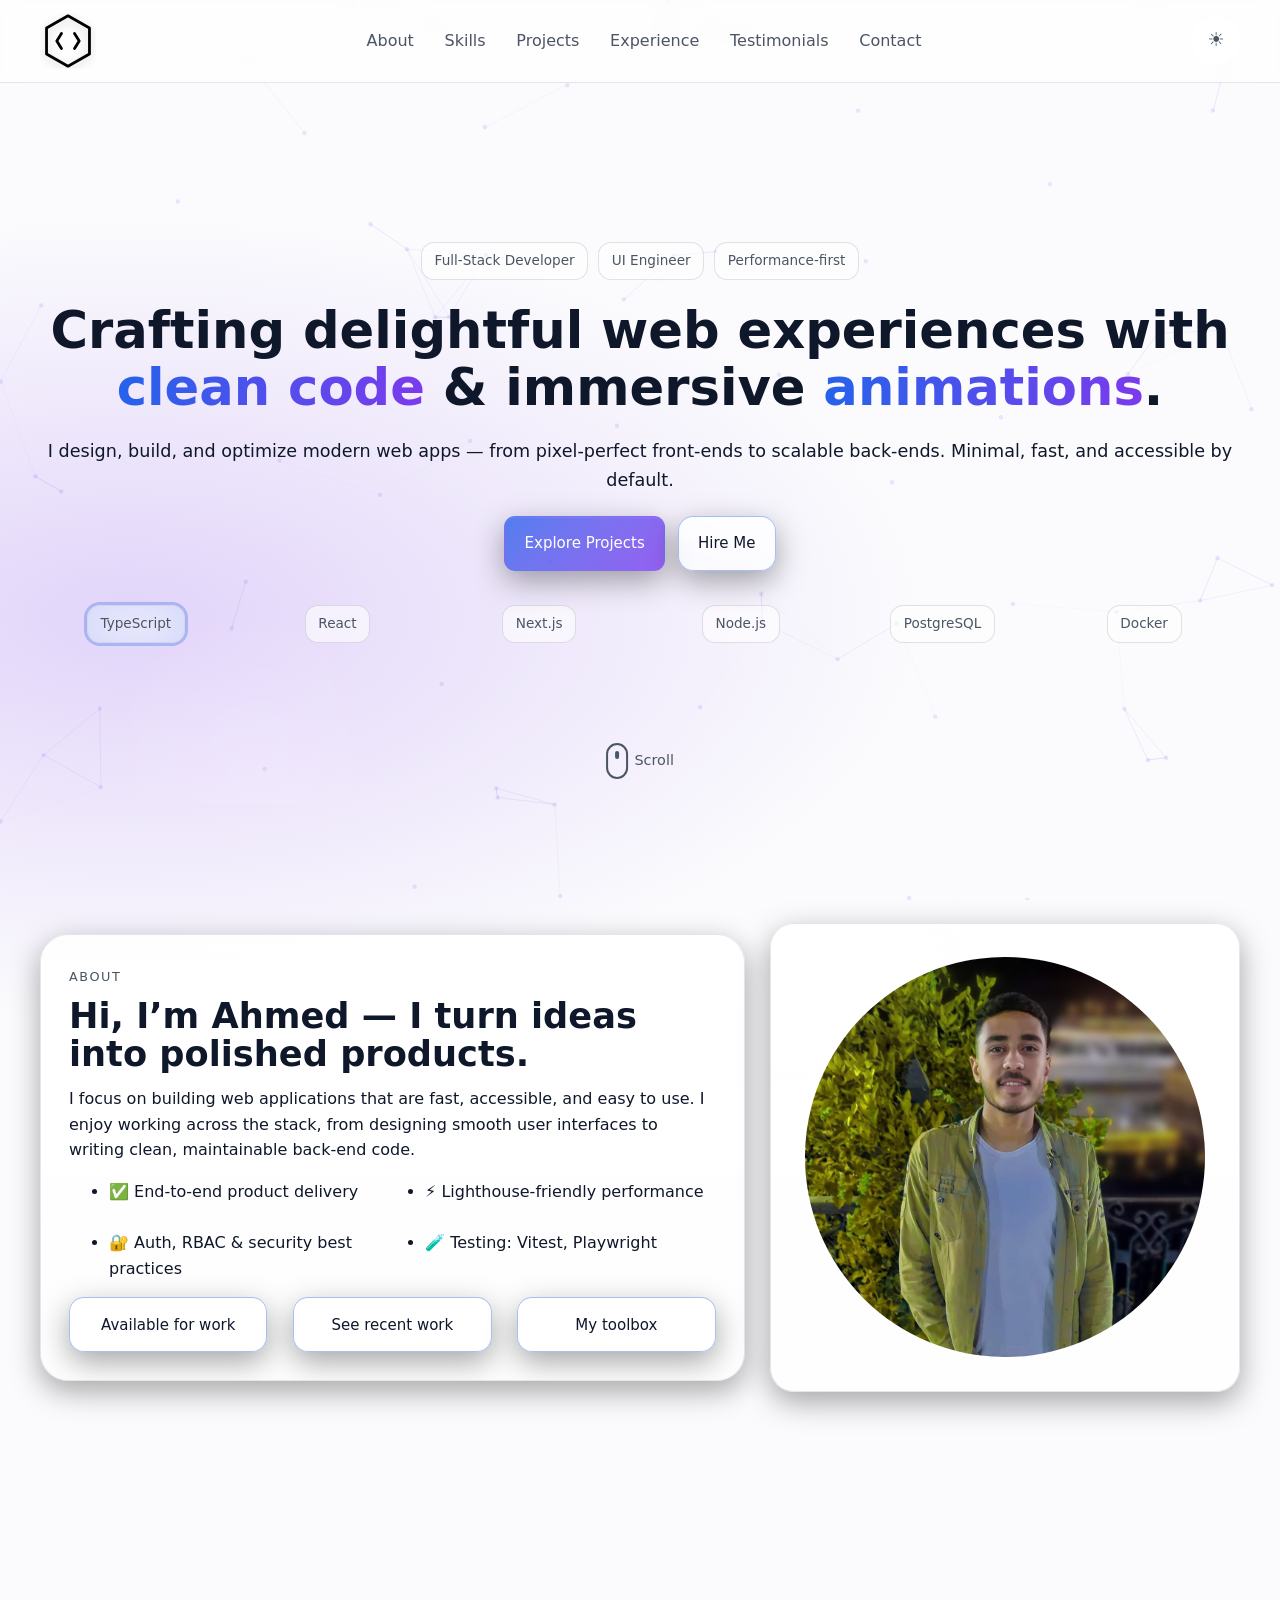
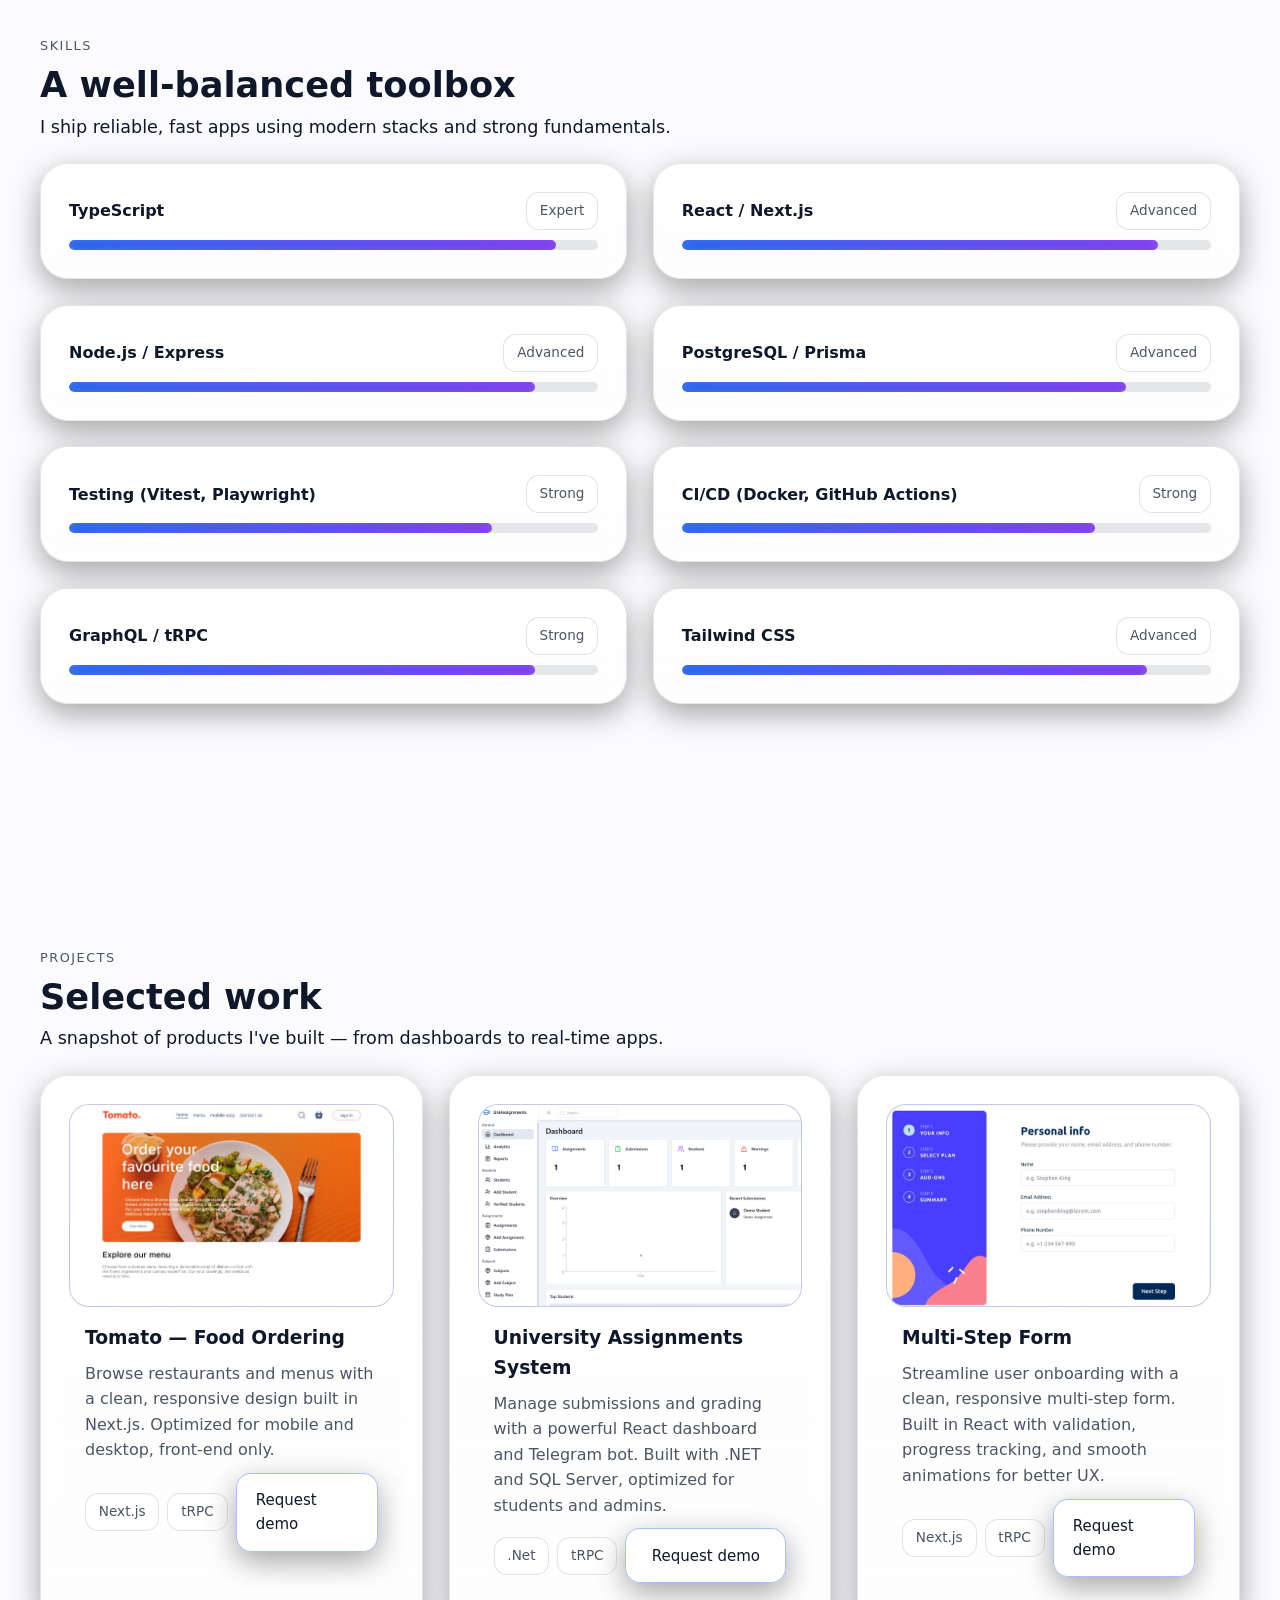
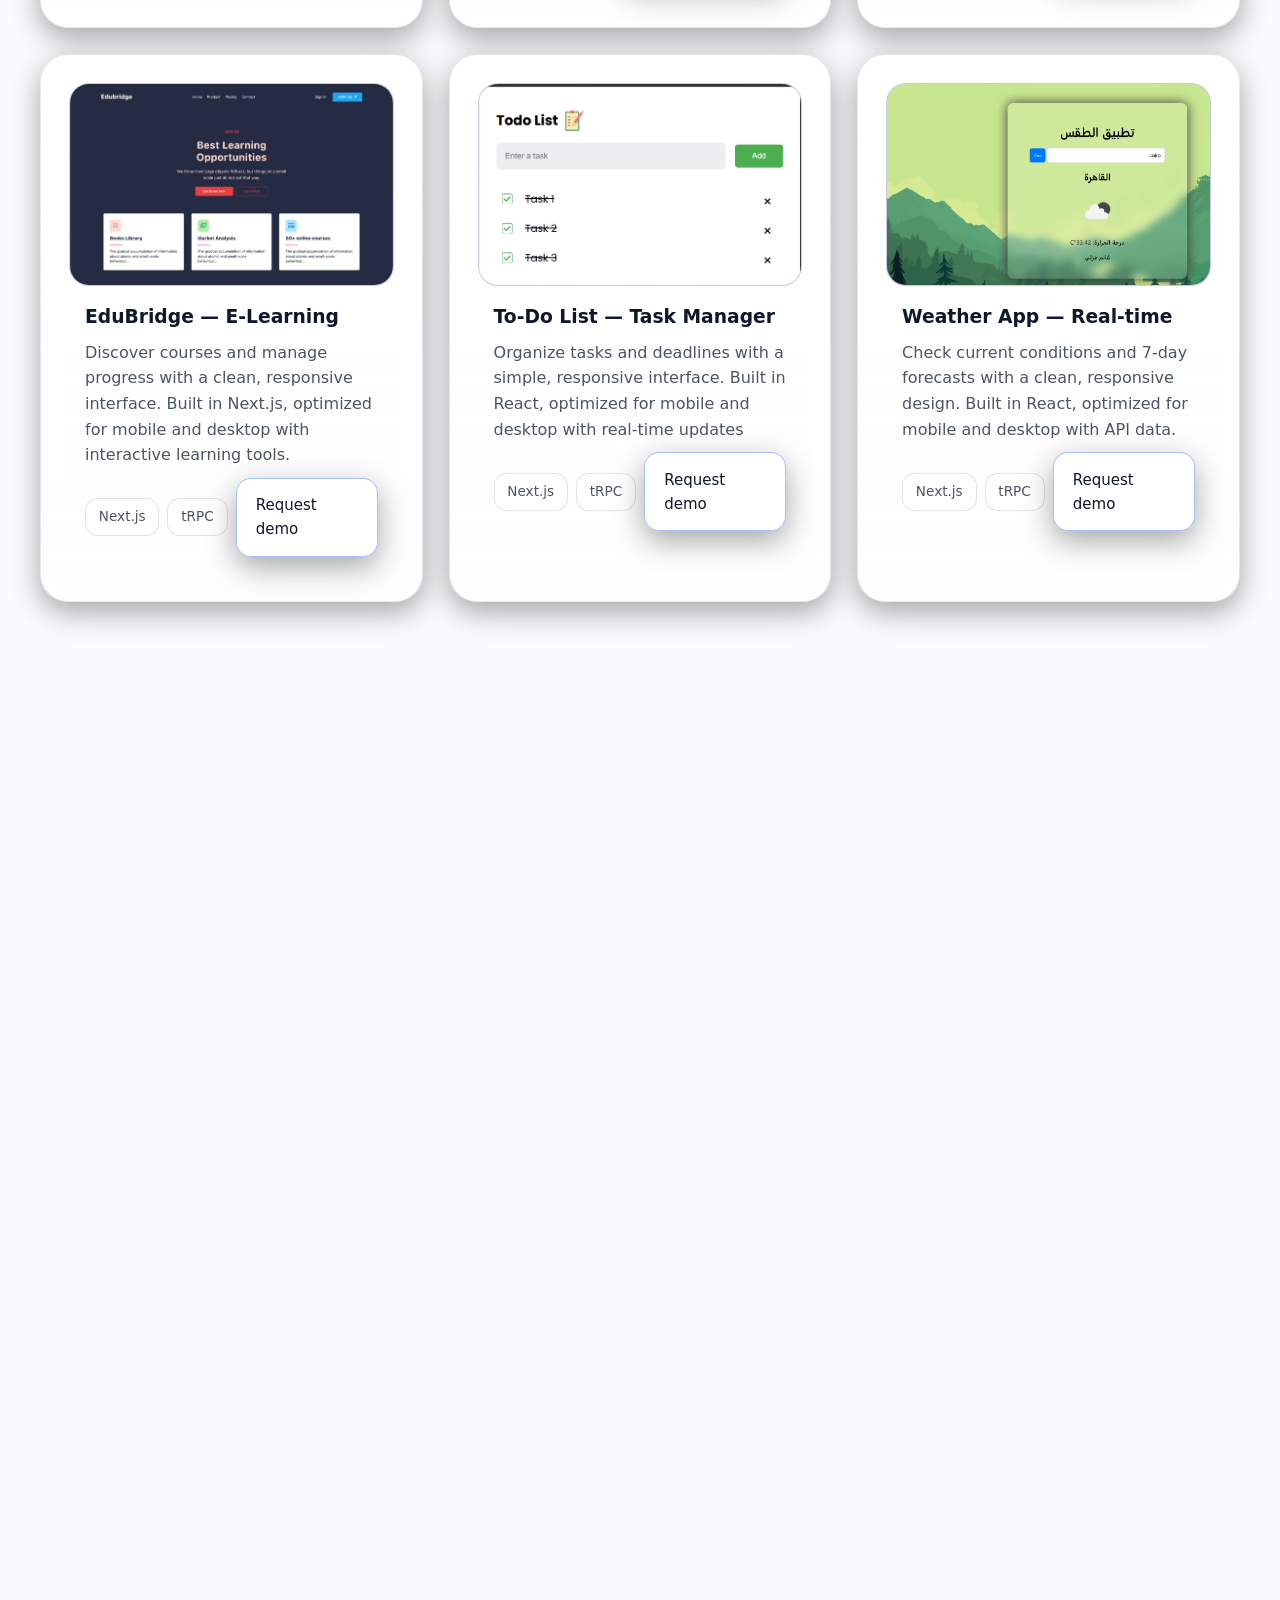
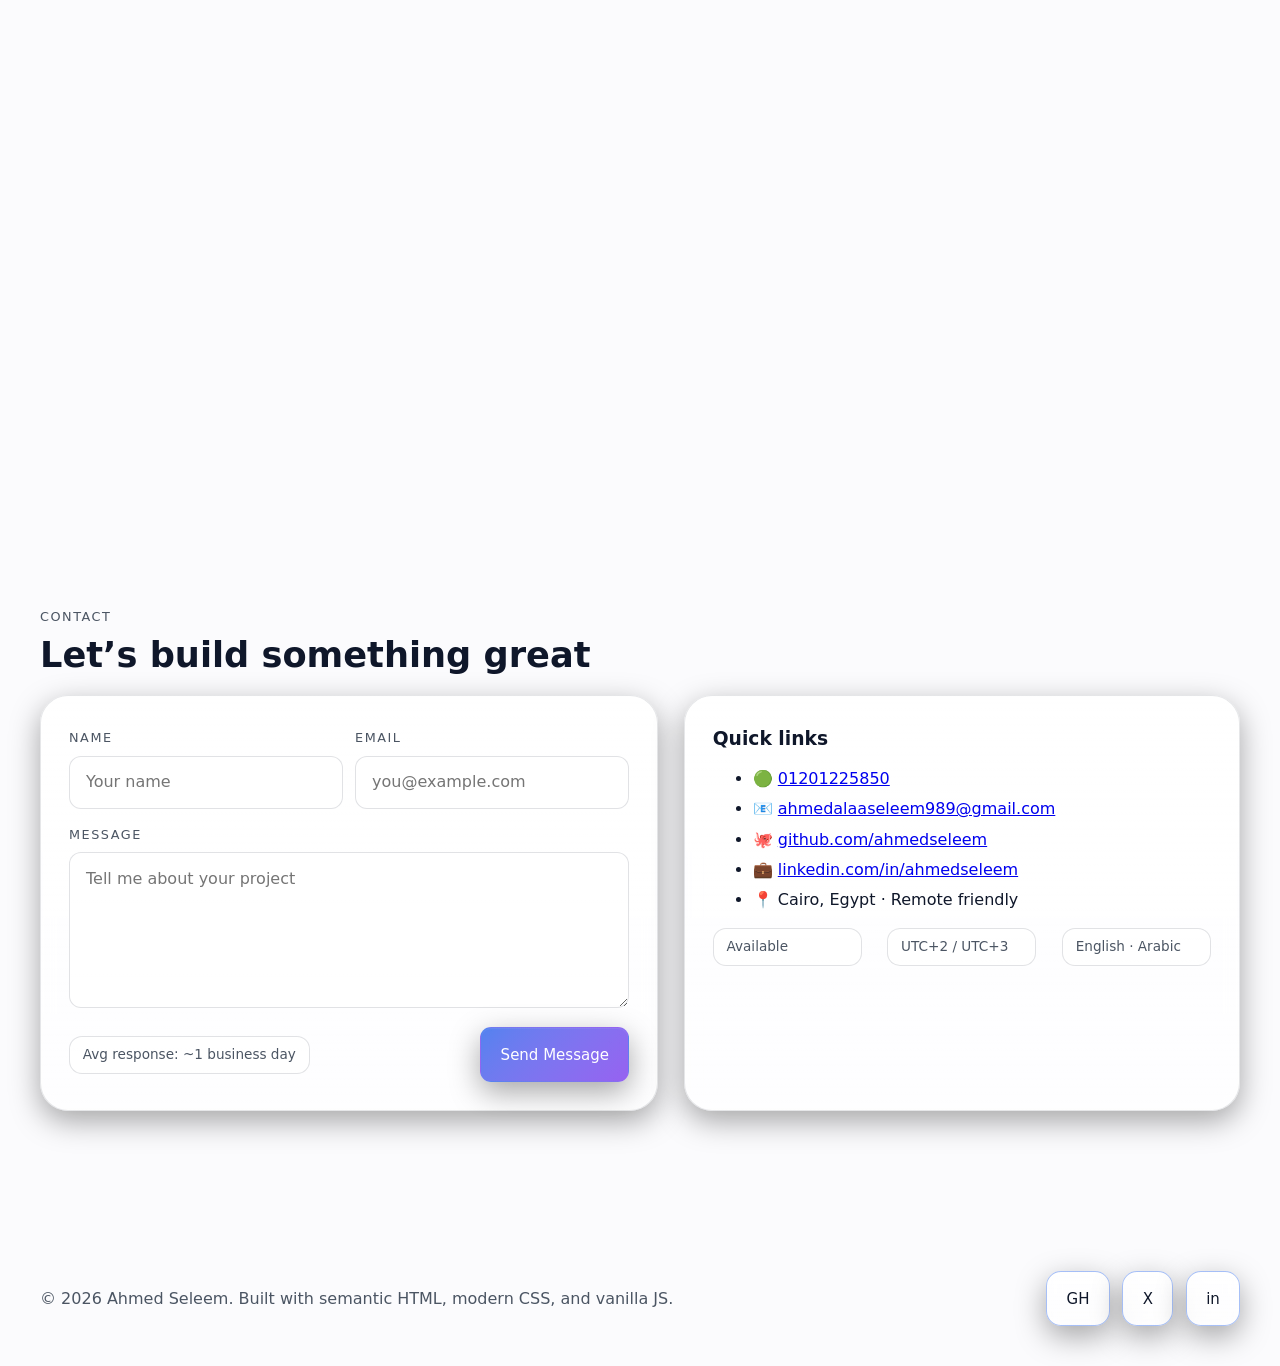
==== commit 2dccc0b2: "rename main file to index.html" ====
--- a/index.html
+++ b/index.html
@@ -584,7 +584,7 @@
           >
             <span class="chip">Next.js</span>
             <span class="chip">tRPC</span>
-            <a class="btn" href="https://ahmed12g4.github.io/Coming-Soon-challenge/" target="_blank">Request demo</a>
+            <a class="btn" href="https://ahmed12g4.github.io/Weather-App/" target="_blank">Request demo</a>
           </div>
         </div>
       </article>
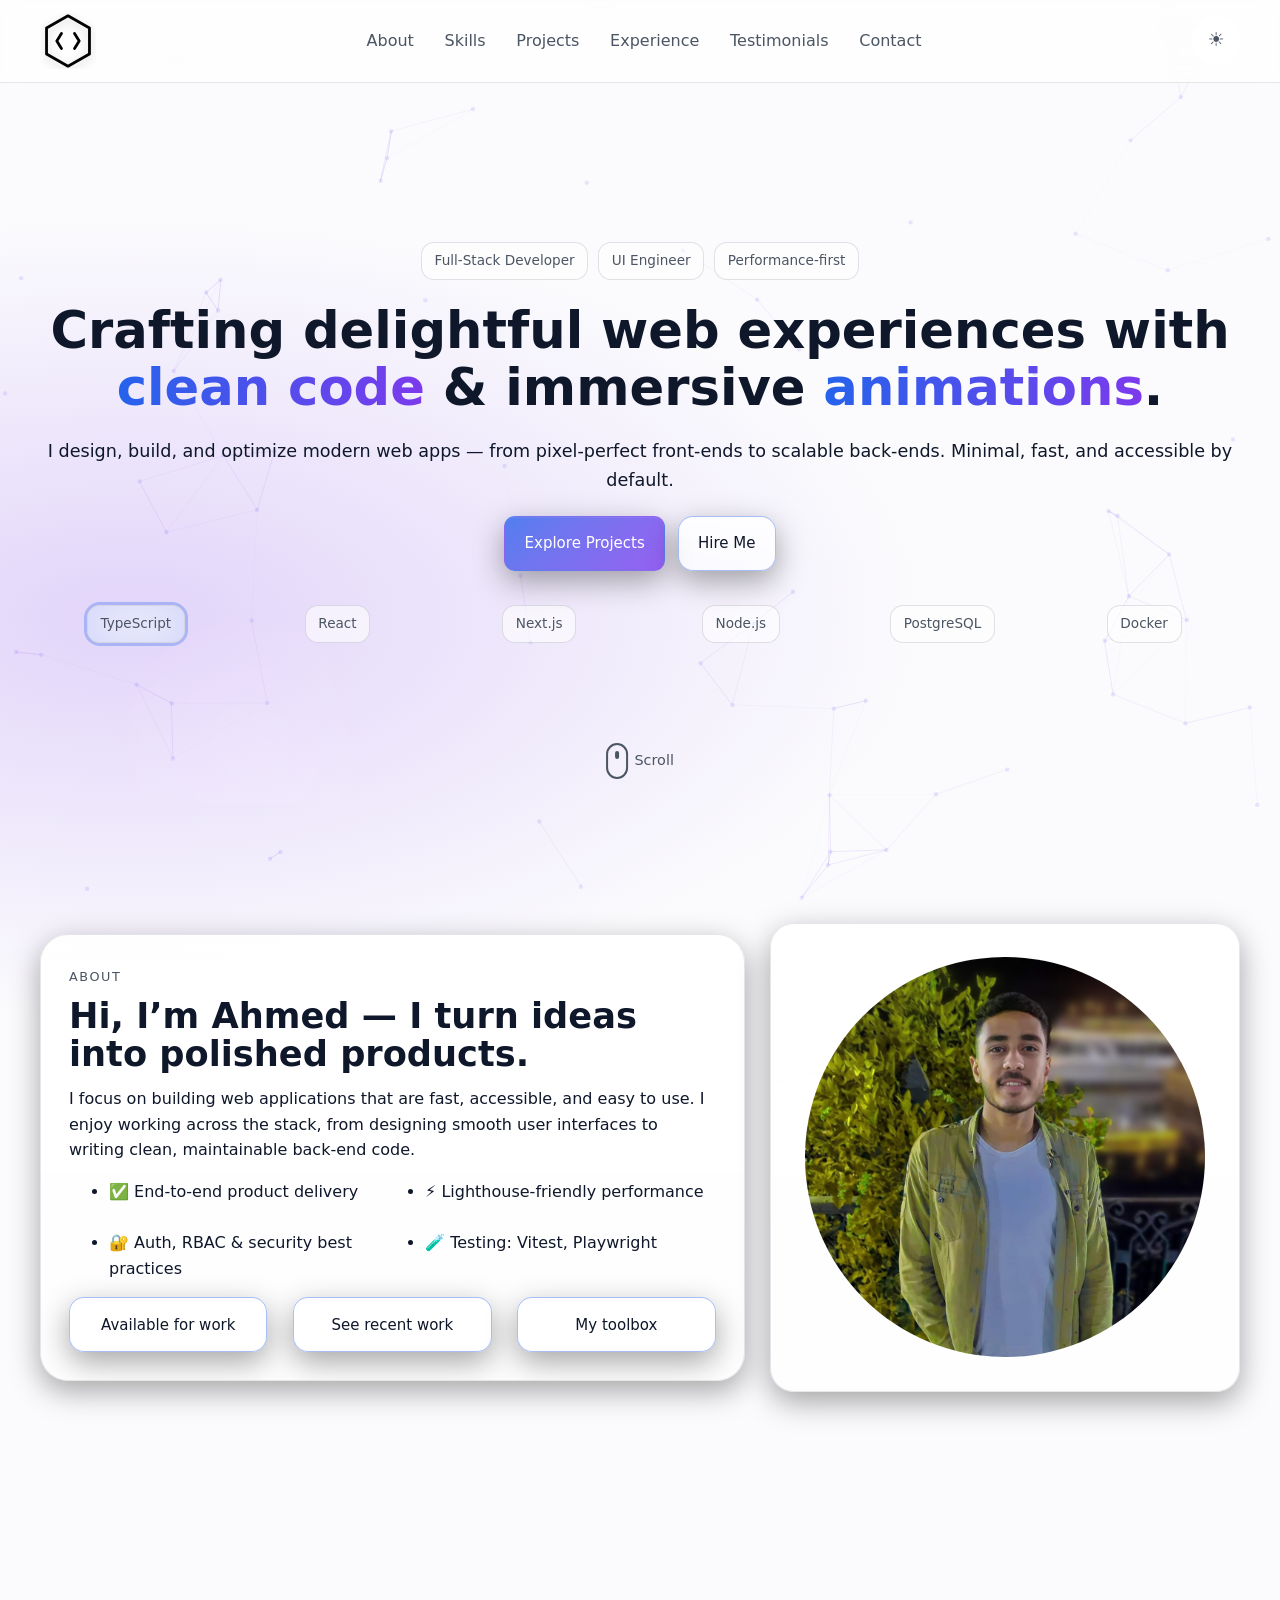
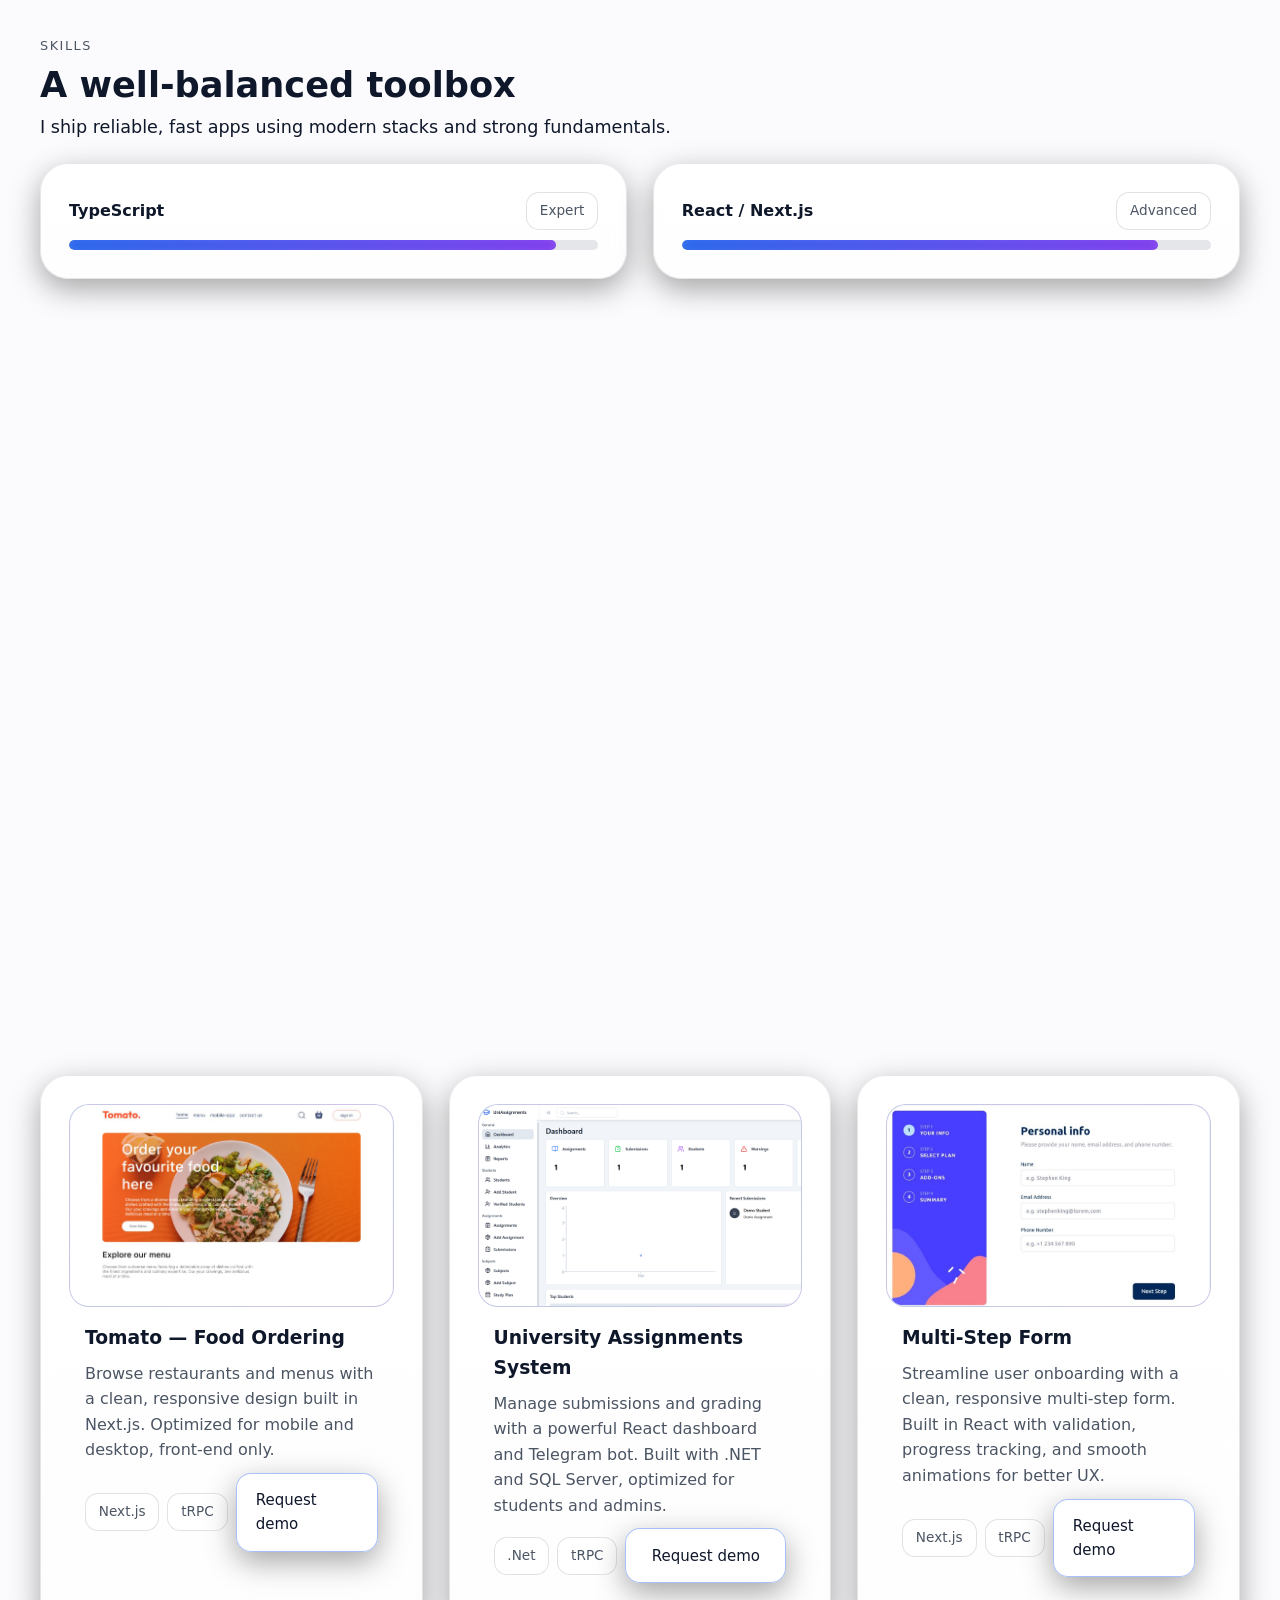
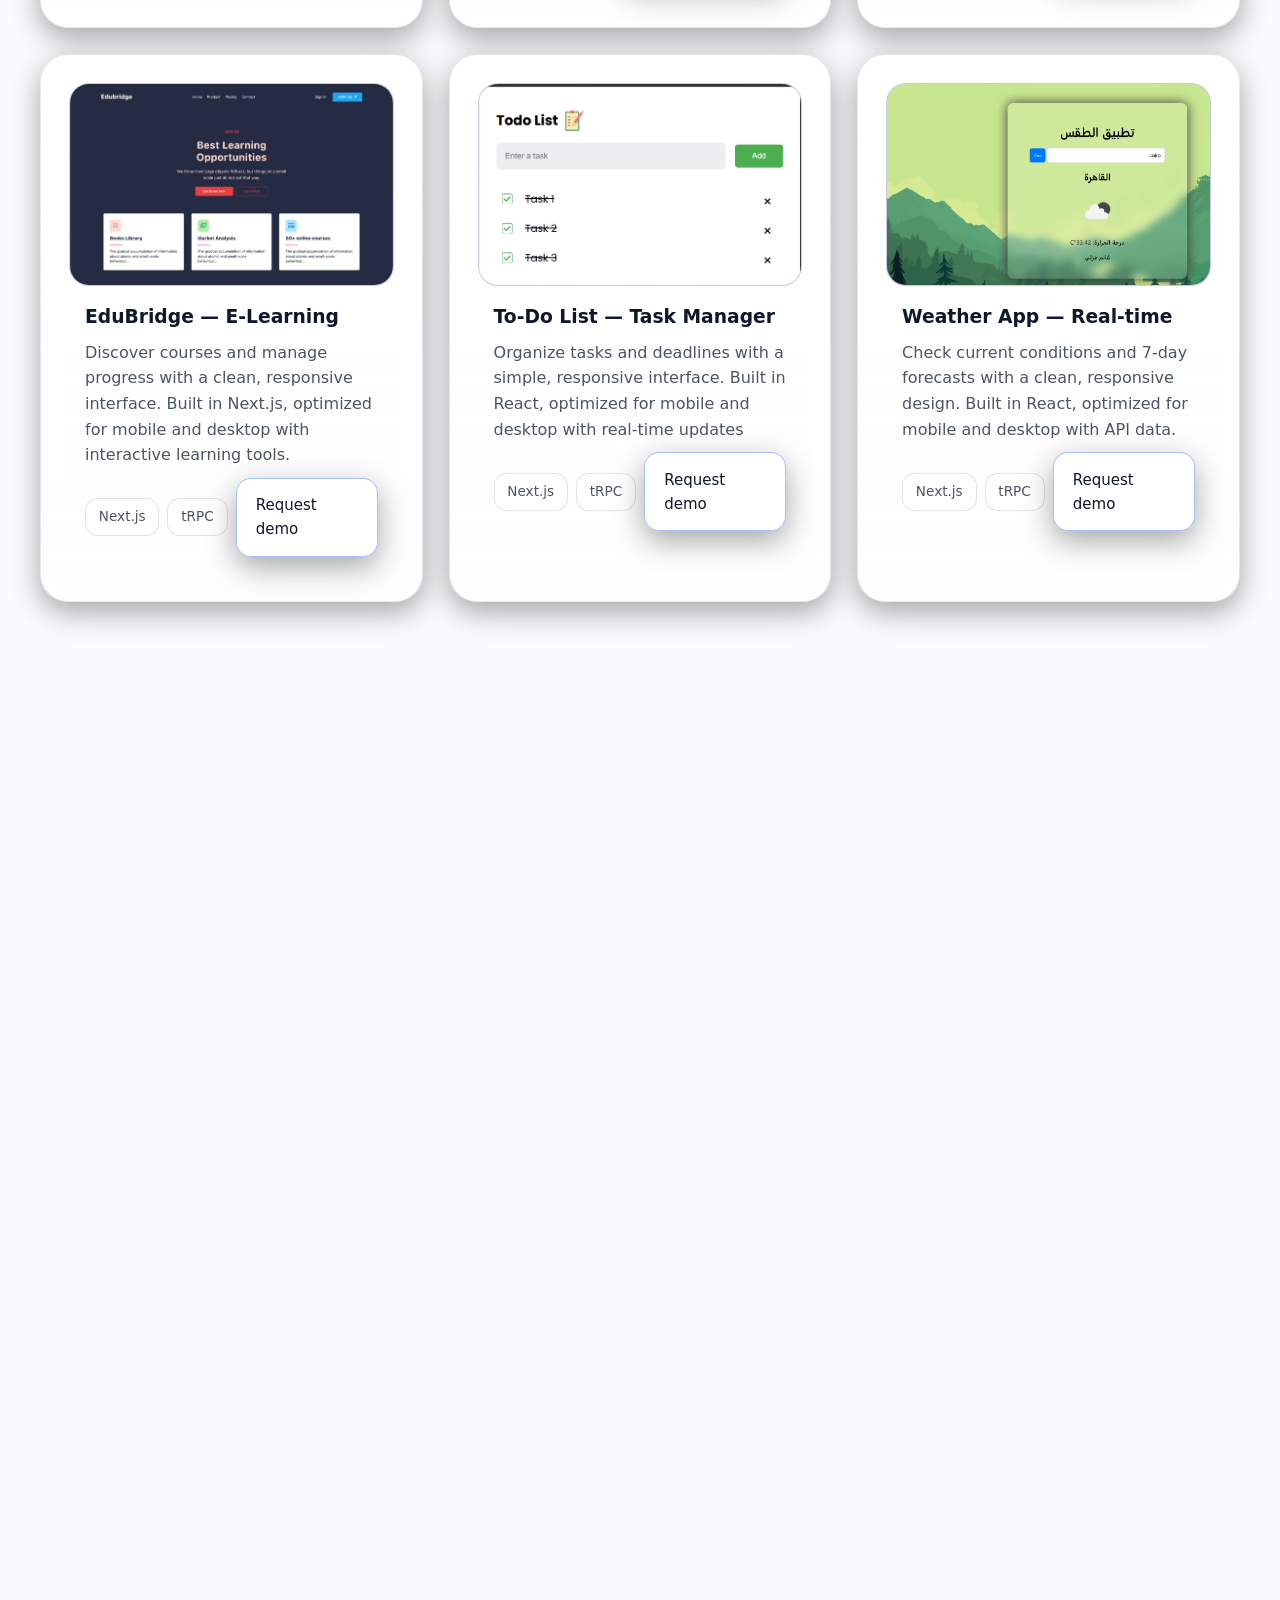
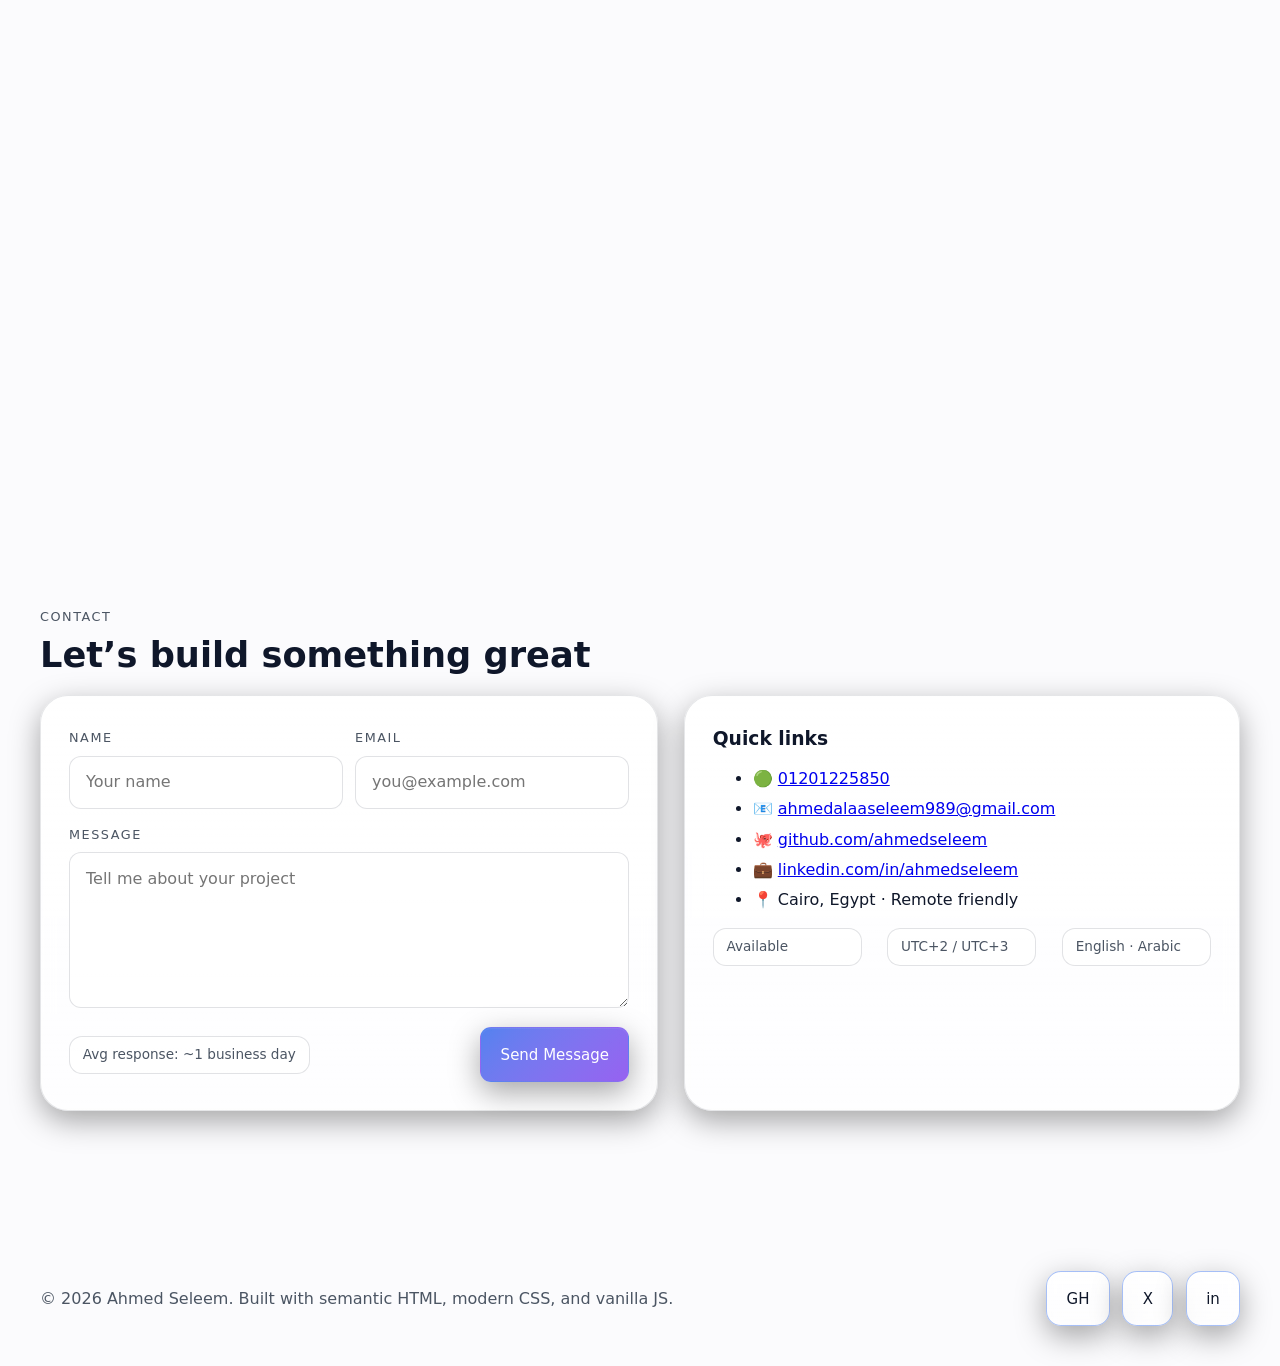
==== commit 59e4308c: "Update index.html" ====
--- a/index.html
+++ b/index.html
@@ -9,6 +9,8 @@
       content="Ultra‑modern, elegant, animated portfolio for a full‑stack web developer. Responsive, accessible, and packed with delightful animations."
     />
     <link rel="stylesheet" href="style.css" />
+    <link rel="shortcut icon" href="./imgProjects/favicon/douban.png" type="image/x-icon">
+
     <meta name="color-scheme" content="light dark" />
   </head>
   <body>
